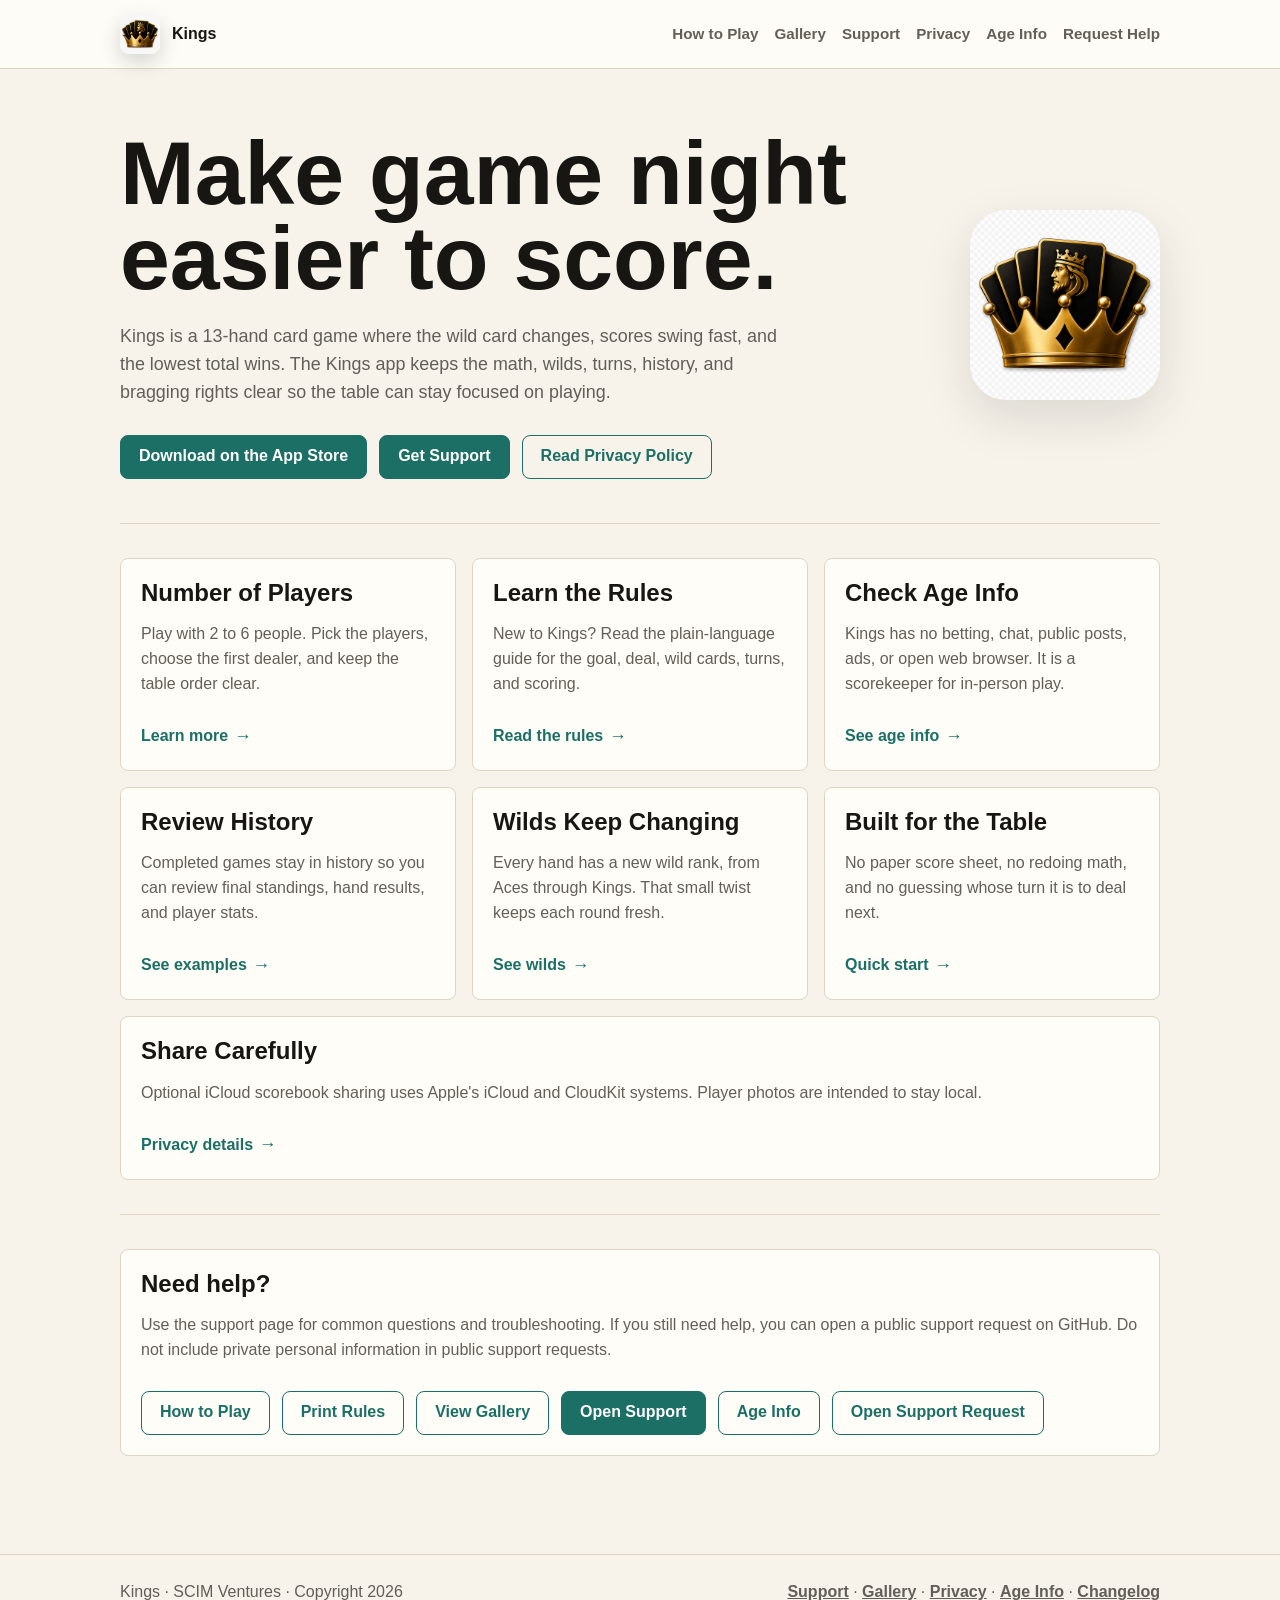
==== index.html @ 57ed0a15 "Refresh Kings support guidance" ====
<!doctype html>
<html lang="en">
  <head>
    <meta charset="utf-8">
    <meta name="viewport" content="width=device-width, initial-scale=1">
    <title>Kings Support</title>
    <meta name="description" content="Support and privacy information for Kings, the iOS scorekeeper for the Kings card game.">
    <link rel="stylesheet" href="assets/styles.css">
  </head>
  <body>
    <header class="site-header">
      <nav class="nav" aria-label="Main navigation">
        <a class="brand" href="./">
          <img src="assets/kings-icon.png" alt="Kings app icon">
          <span>Kings</span>
        </a>
        <div class="nav-links">
          <a href="play/">How to Play</a>
          <a href="gallery/">Gallery</a>
          <a href="support/">Support</a>
          <a href="privacy/">Privacy</a>
          <a href="age/">Age Info</a>
          <a href="support/#support-contact">Request Help</a>
        </div>
      </nav>
    </header>

    <section class="hero">
      <div>
        <h1>Make game night easier to score.</h1>
        <p>Kings is a 13-hand card game where the wild card changes, scores swing fast, and the lowest total wins. The Kings app keeps the math, wilds, turns, history, and bragging rights clear so the table can stay focused on playing.</p>
        <div class="actions">
          <a class="button" href="https://apps.apple.com/us/app/kings/id6791298125">Download on the App Store</a>
          <a class="button" href="support/">Get Support</a>
          <a class="button secondary" href="privacy/">Read Privacy Policy</a>
        </div>
      </div>
      <img class="hero-art" src="assets/kings-icon.png" alt="">
    </section>

    <main>
      <section class="band">
        <div class="grid">
          <article class="panel">
            <h2>Number of Players</h2>
            <p>Play with 2 to 6 people. Pick the players, choose the first dealer, and keep the table order clear.</p>
            <a class="learn-link" href="play/#players">Learn more</a>
          </article>
          <article class="panel">
            <h2>Learn the Rules</h2>
            <p>New to Kings? Read the plain-language guide for the goal, deal, wild cards, turns, and scoring.</p>
            <a class="learn-link" href="play/">Read the rules</a>
          </article>
          <article class="panel">
            <h2>Check Age Info</h2>
            <p>Kings has no betting, chat, public posts, ads, or open web browser. It is a scorekeeper for in-person play.</p>
            <a class="learn-link" href="age/">See age info</a>
          </article>
          <article class="panel">
            <h2>Review History</h2>
            <p>Completed games stay in history so you can review final standings, hand results, and player stats.</p>
            <a class="learn-link" href="gallery/#history">See examples</a>
          </article>
          <article class="panel">
            <h2>Wilds Keep Changing</h2>
            <p>Every hand has a new wild rank, from Aces through Kings. That small twist keeps each round fresh.</p>
            <a class="learn-link" href="play/#wild-cards-by-hand">See wilds</a>
          </article>
          <article class="panel">
            <h2>Built for the Table</h2>
            <p>No paper score sheet, no redoing math, and no guessing whose turn it is to deal next.</p>
            <a class="learn-link" href="support/#quick-start">Quick start</a>
          </article>
          <article class="panel wide">
            <h2>Share Carefully</h2>
            <p>Optional iCloud scorebook sharing uses Apple's iCloud and CloudKit systems. Player photos are intended to stay local.</p>
            <a class="learn-link" href="privacy/#icloud-and-cloudkit">Privacy details</a>
          </article>
        </div>
      </section>

      <section class="band">
        <div class="panel wide">
          <h2>Need help?</h2>
          <p>Use the support page for common questions and troubleshooting. If you still need help, you can open a public support request on GitHub. Do not include private personal information in public support requests.</p>
          <div class="actions">
            <a class="button secondary" href="play/">How to Play</a>
            <a class="button secondary" href="printable/">Print Rules</a>
            <a class="button secondary" href="gallery/">View Gallery</a>
            <a class="button" href="support/">Open Support</a>
            <a class="button secondary" href="age/">Age Info</a>
            <a class="button secondary" href="support/#support-contact">Open Support Request</a>
          </div>
        </div>
      </section>
    </main>

    <footer class="site-footer">
      <div class="footer-inner">
        <span>Kings · SCIM Ventures · Copyright 2026</span>
        <span><a href="support/">Support</a> · <a href="gallery/">Gallery</a> · <a href="privacy/">Privacy</a> · <a href="age/">Age Info</a> · <a href="changelog/">Changelog</a></span>
      </div>
    </footer>
  </body>
</html>
---- assets/styles.css ----
:root {
  color-scheme: light dark;
  --bg: #f7f3eb;
  --surface: #fffdf8;
  --surface-strong: #ffffff;
  --ink: #171613;
  --muted: #625f58;
  --line: #ded5c5;
  --accent: #1b6f65;
  --accent-strong: #15594f;
  --gold: #b5822f;
  --shadow: 0 18px 50px rgba(26, 24, 20, 0.12);
}

@media (prefers-color-scheme: dark) {
  :root {
    --bg: #171613;
    --surface: #201f1b;
    --surface-strong: #26241f;
    --ink: #f5efe4;
    --muted: #c5bcae;
    --line: #3c382f;
    --accent: #57c1b4;
    --accent-strong: #8ad8ce;
    --gold: #e1b865;
    --shadow: 0 18px 50px rgba(0, 0, 0, 0.35);
  }
}

* {
  box-sizing: border-box;
}

body {
  margin: 0;
  background: var(--bg);
  color: var(--ink);
  font-family: -apple-system, BlinkMacSystemFont, "Segoe UI", sans-serif;
  line-height: 1.55;
}

a {
  color: var(--accent);
  font-weight: 700;
}

:target {
  scroll-margin-top: 20px;
}

.site-header {
  border-bottom: 1px solid var(--line);
  background: color-mix(in srgb, var(--surface) 92%, transparent);
}

.nav {
  width: min(1040px, calc(100% - 32px));
  margin: 0 auto;
  min-height: 68px;
  display: flex;
  align-items: center;
  justify-content: space-between;
  gap: 20px;
}

.brand {
  display: inline-flex;
  align-items: center;
  gap: 12px;
  color: var(--ink);
  text-decoration: none;
  font-weight: 800;
}

.brand img {
  width: 40px;
  height: 40px;
  border-radius: 9px;
  box-shadow: 0 8px 20px rgba(0, 0, 0, 0.16);
}

.nav-links {
  display: flex;
  align-items: center;
  gap: 16px;
  flex-wrap: wrap;
}

.nav-links a {
  color: var(--muted);
  text-decoration: none;
  font-size: 0.95rem;
}

.nav-links a:hover {
  color: var(--accent);
}

.hero {
  width: min(1040px, calc(100% - 32px));
  margin: 0 auto;
  padding: 62px 0 44px;
  display: grid;
  grid-template-columns: minmax(0, 1fr) 220px;
  align-items: center;
  gap: 44px;
}

.hero h1 {
  margin: 0;
  max-width: 760px;
  font-size: clamp(2.4rem, 7vw, 5.6rem);
  line-height: 0.95;
  letter-spacing: 0;
}

.hero p {
  max-width: 670px;
  margin: 22px 0 0;
  color: var(--muted);
  font-size: 1.12rem;
}

.hero-art {
  justify-self: end;
  width: 190px;
  height: 190px;
  border-radius: 36px;
  box-shadow: var(--shadow);
}

.actions {
  display: flex;
  gap: 12px;
  flex-wrap: wrap;
  margin-top: 28px;
}

.button {
  display: inline-flex;
  align-items: center;
  justify-content: center;
  min-height: 44px;
  padding: 0 18px;
  border-radius: 8px;
  border: 1px solid var(--accent);
  background: var(--accent);
  color: #ffffff;
  text-decoration: none;
  font-weight: 800;
}

.button.secondary {
  background: transparent;
  color: var(--accent);
}

button.button {
  font: inherit;
  cursor: pointer;
}

main {
  width: min(1040px, calc(100% - 32px));
  margin: 0 auto;
  padding-bottom: 64px;
}

.band {
  padding: 34px 0;
  border-top: 1px solid var(--line);
}

.grid {
  display: grid;
  grid-template-columns: repeat(3, minmax(0, 1fr));
  gap: 16px;
}

.panel {
  background: var(--surface);
  border: 1px solid var(--line);
  border-radius: 8px;
  padding: 20px;
}

.panel h2,
.panel h3 {
  margin: 0 0 10px;
  line-height: 1.15;
  letter-spacing: 0;
}

.panel p,
.panel li {
  color: var(--muted);
}

.panel p:last-child,
.panel ul:last-child,
.panel ol:last-child {
  margin-bottom: 0;
}

.learn-link {
  display: inline-flex;
  align-items: center;
  gap: 6px;
  margin-top: 10px;
  text-decoration: none;
}

.learn-link::after {
  content: "→";
  font-size: 1.1em;
}

.wide {
  grid-column: 1 / -1;
}

.page-title {
  padding: 48px 0 18px;
}

.page-title h1 {
  margin: 0;
  font-size: clamp(2rem, 5vw, 4rem);
  line-height: 1;
  letter-spacing: 0;
}

.page-title p {
  max-width: 760px;
  color: var(--muted);
  font-size: 1.08rem;
}

.content {
  max-width: 820px;
}

.content section {
  padding: 28px 0;
  border-top: 1px solid var(--line);
}

.content h2 {
  margin-top: 0;
  letter-spacing: 0;
}

.content li {
  margin-bottom: 8px;
}

.rules-table {
  width: 100%;
  border-collapse: collapse;
  overflow: hidden;
  border: 1px solid var(--line);
  border-radius: 8px;
  background: var(--surface);
}

.rules-table th,
.rules-table td {
  padding: 12px 14px;
  border-bottom: 1px solid var(--line);
  text-align: left;
  vertical-align: top;
}

.rules-table th {
  width: 34%;
  color: var(--ink);
  font-weight: 800;
}

.rules-table tr:last-child th,
.rules-table tr:last-child td {
  border-bottom: 0;
}

.card-examples {
  display: grid;
  grid-template-columns: repeat(2, minmax(0, 1fr));
  gap: 16px;
}

.variation-grid {
  display: grid;
  grid-template-columns: repeat(2, minmax(0, 1fr));
  gap: 16px;
}

.screenshot-grid {
  display: grid;
  grid-template-columns: repeat(3, minmax(0, 1fr));
  gap: 16px;
}

.screenshot-card {
  margin: 0;
  border: 1px solid var(--line);
  border-radius: 8px;
  background: var(--surface);
  padding: 12px;
}

.screenshot-card img {
  display: block;
  width: 100%;
  height: auto;
  border-radius: 7px;
  border: 1px solid var(--line);
  background: #f7f3eb;
}

.screenshot-card figcaption {
  margin-top: 10px;
  color: var(--muted);
  font-size: 0.95rem;
}

.card-line {
  display: flex;
  gap: 8px;
  flex-wrap: wrap;
  margin: 10px 0;
}

.playing-card {
  min-width: 42px;
  min-height: 58px;
  padding: 8px;
  border: 1px solid var(--line);
  border-radius: 7px;
  background: var(--surface-strong);
  box-shadow: 0 6px 18px rgba(0, 0, 0, 0.08);
  color: var(--ink);
  display: inline-flex;
  align-items: center;
  justify-content: center;
  font-weight: 900;
}

.playing-card.red {
  color: #b6332b;
}

.playing-card.wild {
  border-color: var(--gold);
  color: var(--gold);
}

.meta-list {
  display: grid;
  grid-template-columns: repeat(2, minmax(0, 1fr));
  gap: 12px;
}

.meta-item {
  border: 1px solid var(--line);
  border-radius: 8px;
  background: var(--surface);
  padding: 14px;
}

.meta-item strong {
  display: block;
  margin-bottom: 4px;
}

.checklist {
  list-style: none;
  padding-left: 0;
}

.checklist li {
  position: relative;
  padding-left: 30px;
}

.checklist li::before {
  content: "✓";
  position: absolute;
  left: 0;
  top: 0;
  color: var(--accent);
  font-weight: 900;
}

.print-sheet {
  max-width: 860px;
}

.print-hero {
  display: flex;
  justify-content: space-between;
  align-items: flex-end;
  gap: 24px;
  padding: 42px 0 22px;
}

.print-hero h1 {
  margin: 0;
  font-size: clamp(2rem, 5vw, 4rem);
  line-height: 1;
  letter-spacing: 0;
}

.print-hero p {
  max-width: 600px;
  color: var(--muted);
}

.print-hero .eyebrow {
  margin: 0 0 10px;
  color: var(--accent);
  font-size: 0.86rem;
  font-weight: 900;
  letter-spacing: 0.08em;
  text-transform: uppercase;
}

.print-grid {
  display: grid;
  grid-template-columns: repeat(2, minmax(0, 1fr));
  gap: 14px;
  padding-top: 0 !important;
}

.print-card {
  border: 1px solid var(--line);
  border-radius: 8px;
  background: var(--surface);
  padding: 16px;
  break-inside: avoid;
}

.print-card h2 {
  margin: 0 0 8px;
}

.print-card p,
.print-card li {
  color: var(--muted);
}

.print-card ul,
.print-card ol {
  margin-bottom: 0;
  padding-left: 22px;
}

.wild-strip {
  display: flex;
  flex-wrap: wrap;
  gap: 6px;
  margin-top: 12px;
}

.wild-strip span {
  min-width: 34px;
  min-height: 34px;
  border: 1px solid var(--line);
  border-radius: 7px;
  background: var(--surface-strong);
  color: var(--ink);
  display: inline-flex;
  align-items: center;
  justify-content: center;
  font-weight: 900;
}

.rules-table.compact th,
.rules-table.compact td {
  padding: 8px 10px;
}

.gallery-page {
  max-width: 1040px;
}

.notice {
  border-left: 4px solid var(--gold);
  background: var(--surface);
  padding: 16px 18px;
  border-radius: 0 8px 8px 0;
}

.site-footer {
  border-top: 1px solid var(--line);
  color: var(--muted);
}

.footer-inner {
  width: min(1040px, calc(100% - 32px));
  min-height: 76px;
  margin: 0 auto;
  display: flex;
  align-items: center;
  justify-content: space-between;
  gap: 16px;
  flex-wrap: wrap;
}

.footer-inner a {
  color: var(--muted);
}

@media (max-width: 760px) {
  .nav {
    align-items: flex-start;
    flex-direction: column;
    padding: 14px 0;
  }

  .hero {
    grid-template-columns: 1fr;
    padding-top: 40px;
  }

  .hero-art {
    justify-self: start;
    width: 120px;
    height: 120px;
    border-radius: 24px;
  }

  .grid {
    grid-template-columns: 1fr;
  }

  .card-examples,
  .variation-grid,
  .screenshot-grid,
  .meta-list,
  .print-grid {
    grid-template-columns: 1fr;
  }

  .rules-table th,
  .rules-table td {
    display: block;
    width: 100%;
  }

  .rules-table th {
    border-bottom: 0;
    padding-bottom: 4px;
  }

  .rules-table td {
    padding-top: 0;
  }

  .print-hero {
    display: block;
  }

  .button {
    width: 100%;
  }
}

@media print {
  .site-header,
  .site-footer,
  .actions,
  .nav-links {
    display: none !important;
  }

  body {
    background: #ffffff;
    color: #000000;
    font-size: 11pt;
  }

  main,
  .content {
    width: 100%;
    max-width: none;
    padding: 0;
  }

  .page-title {
    padding: 0 0 12px;
  }

  .print-hero {
    padding: 0 0 10px;
    display: block;
  }

  .print-hero h1 {
    font-size: 28pt;
  }

  .print-hero p {
    margin: 4px 0;
  }

  .content section {
    padding: 10px 0;
    break-inside: avoid;
  }

  .rules-table,
  .panel,
  .notice,
  .print-card {
    border-color: #999999;
    background: #ffffff;
  }

  .print-grid {
    grid-template-columns: repeat(2, minmax(0, 1fr));
    gap: 8px;
  }

  .print-card {
    padding: 9px;
  }

  .print-card h2 {
    font-size: 13pt;
  }

  .print-card p,
  .print-card li,
  .rules-table.compact th,
  .rules-table.compact td {
    font-size: 9pt;
  }
}
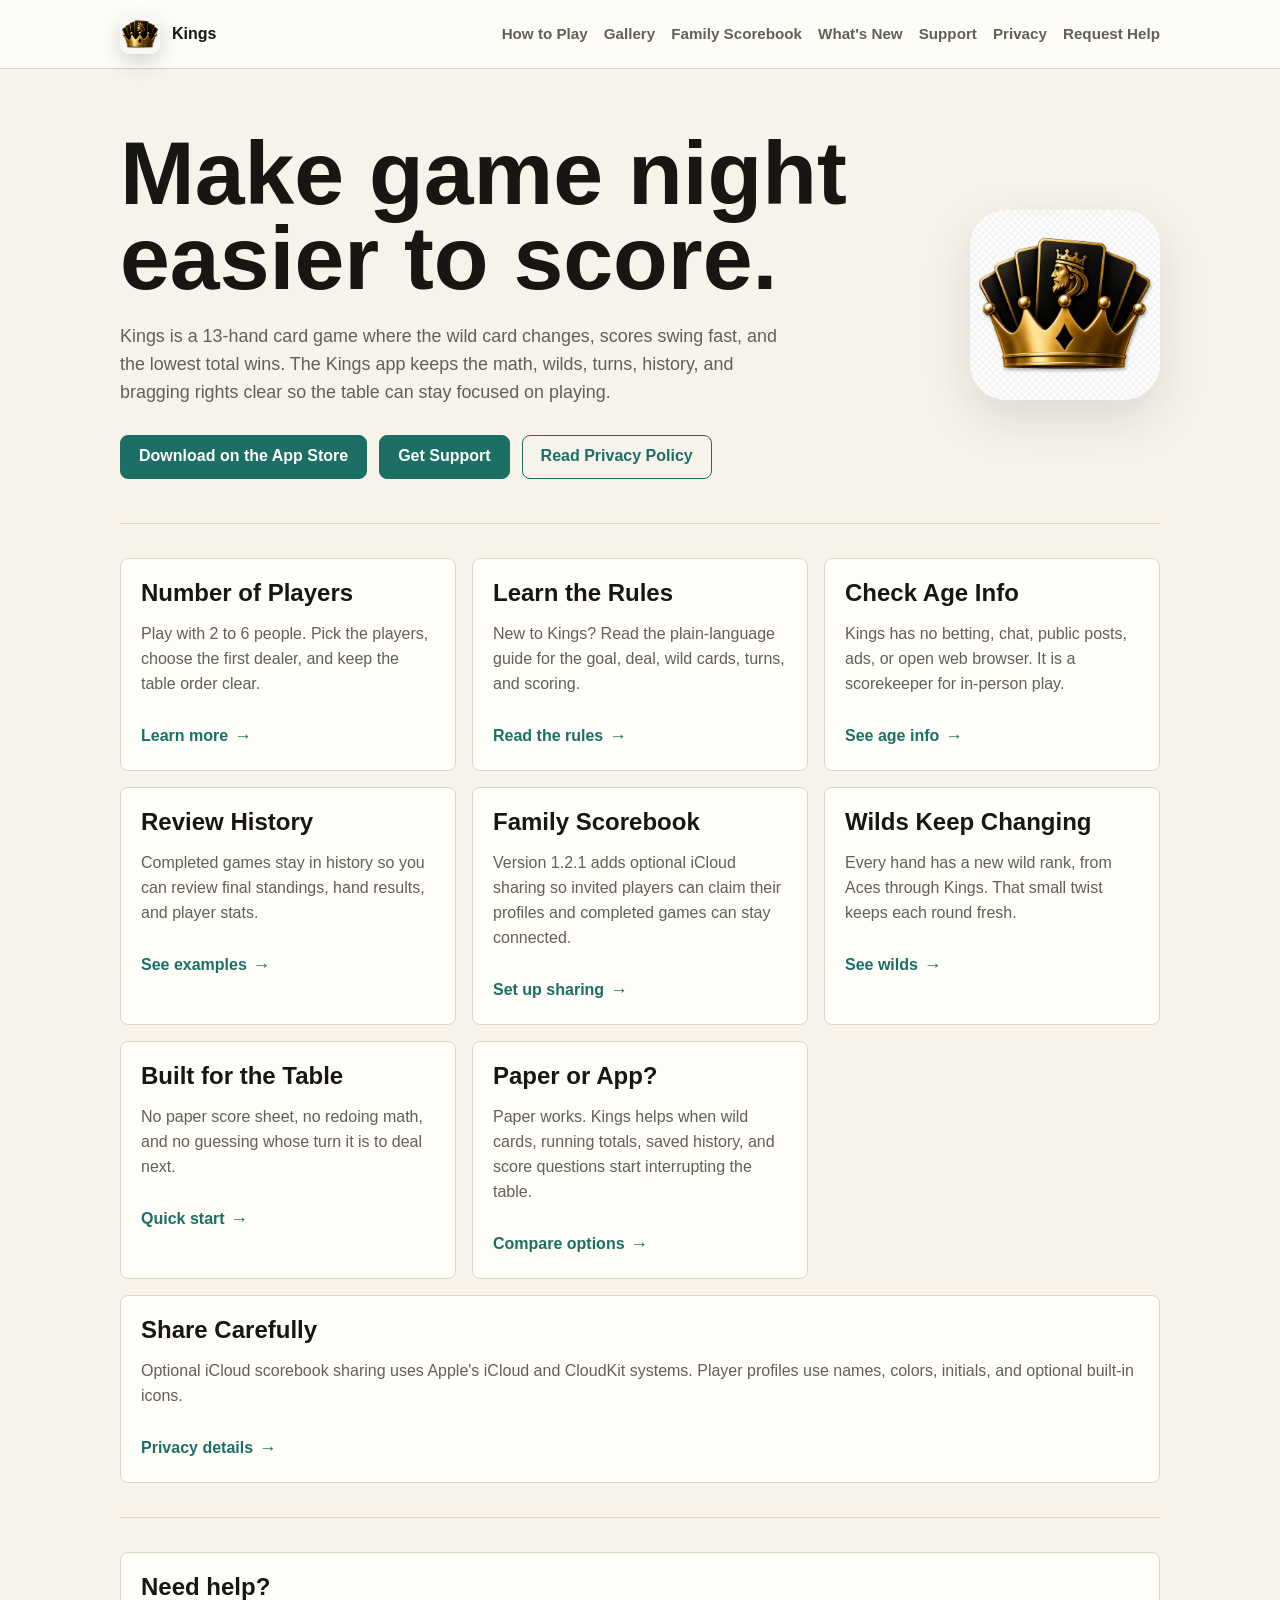
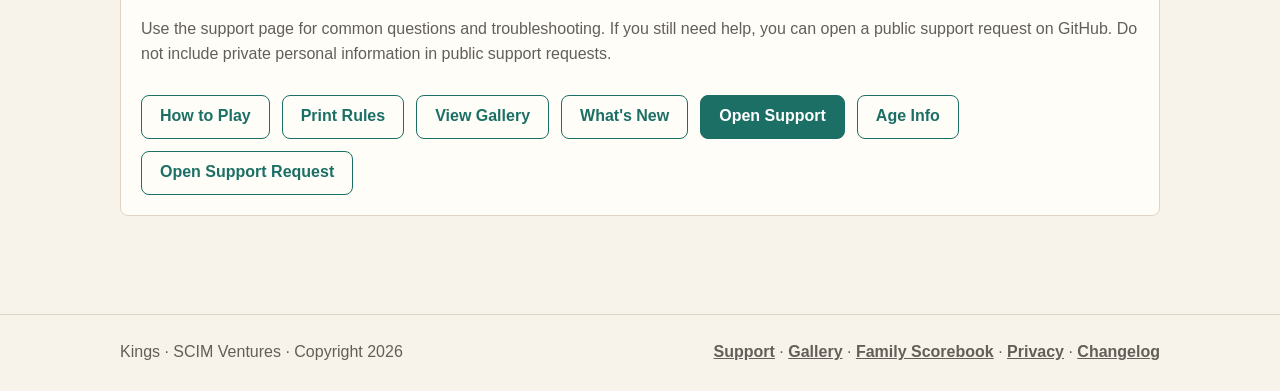
==== commit abdef55a: "Update Kings release and sharing support pages" ====
--- a/index.html
+++ b/index.html
@@ -5,7 +5,7 @@
     <meta name="viewport" content="width=device-width, initial-scale=1">
     <title>Kings Support</title>
     <meta name="description" content="Support and privacy information for Kings, the iOS scorekeeper for the Kings card game.">
-    <link rel="stylesheet" href="assets/styles.css">
+    <link rel="stylesheet" href="assets/styles.css?v=20260731">
   </head>
   <body>
     <header class="site-header">
@@ -17,9 +17,10 @@
         <div class="nav-links">
           <a href="play/">How to Play</a>
           <a href="gallery/">Gallery</a>
+          <a href="family-scorebook/">Family Scorebook</a>
+          <a href="whats-new/">What's New</a>
           <a href="support/">Support</a>
           <a href="privacy/">Privacy</a>
-          <a href="age/">Age Info</a>
           <a href="support/#support-contact">Request Help</a>
         </div>
       </nav>
@@ -30,7 +31,7 @@
         <h1>Make game night easier to score.</h1>
         <p>Kings is a 13-hand card game where the wild card changes, scores swing fast, and the lowest total wins. The Kings app keeps the math, wilds, turns, history, and bragging rights clear so the table can stay focused on playing.</p>
         <div class="actions">
-          <a class="button" href="https://apps.apple.com/us/app/kings/id6791298125">Download on the App Store</a>
+          <a class="button" href="https://apps.apple.com/us/app/kings-card-game-scoring/id6791298125">Download on the App Store</a>
           <a class="button" href="support/">Get Support</a>
           <a class="button secondary" href="privacy/">Read Privacy Policy</a>
         </div>
@@ -62,6 +63,11 @@
             <a class="learn-link" href="gallery/#history">See examples</a>
           </article>
           <article class="panel">
+            <h2>Family Scorebook</h2>
+            <p>Version 1.2.1 adds optional iCloud sharing so invited players can claim their profiles and completed games can stay connected.</p>
+            <a class="learn-link" href="family-scorebook/">Set up sharing</a>
+          </article>
+          <article class="panel">
             <h2>Wilds Keep Changing</h2>
             <p>Every hand has a new wild rank, from Aces through Kings. That small twist keeps each round fresh.</p>
             <a class="learn-link" href="play/#wild-cards-by-hand">See wilds</a>
@@ -71,9 +77,14 @@
             <p>No paper score sheet, no redoing math, and no guessing whose turn it is to deal next.</p>
             <a class="learn-link" href="support/#quick-start">Quick start</a>
           </article>
+          <article class="panel">
+            <h2>Paper or App?</h2>
+            <p>Paper works. Kings helps when wild cards, running totals, saved history, and score questions start interrupting the table.</p>
+            <a class="learn-link" href="paper/">Compare options</a>
+          </article>
           <article class="panel wide">
             <h2>Share Carefully</h2>
-            <p>Optional iCloud scorebook sharing uses Apple's iCloud and CloudKit systems. Player photos are intended to stay local.</p>
+            <p>Optional iCloud scorebook sharing uses Apple's iCloud and CloudKit systems. Player profiles use names, colors, initials, and optional built-in icons.</p>
             <a class="learn-link" href="privacy/#icloud-and-cloudkit">Privacy details</a>
           </article>
         </div>
@@ -87,6 +98,7 @@
             <a class="button secondary" href="play/">How to Play</a>
             <a class="button secondary" href="printable/">Print Rules</a>
             <a class="button secondary" href="gallery/">View Gallery</a>
+            <a class="button secondary" href="whats-new/">What's New</a>
             <a class="button" href="support/">Open Support</a>
             <a class="button secondary" href="age/">Age Info</a>
             <a class="button secondary" href="support/#support-contact">Open Support Request</a>
@@ -98,7 +110,7 @@
     <footer class="site-footer">
       <div class="footer-inner">
         <span>Kings · SCIM Ventures · Copyright 2026</span>
-        <span><a href="support/">Support</a> · <a href="gallery/">Gallery</a> · <a href="privacy/">Privacy</a> · <a href="age/">Age Info</a> · <a href="changelog/">Changelog</a></span>
+        <span><a href="support/">Support</a> · <a href="gallery/">Gallery</a> · <a href="family-scorebook/">Family Scorebook</a> · <a href="privacy/">Privacy</a> · <a href="changelog/">Changelog</a></span>
       </div>
     </footer>
   </body>
--- a/assets/styles.css
+++ b/assets/styles.css
@@ -37,6 +37,7 @@
   color: var(--ink);
   font-family: -apple-system, BlinkMacSystemFont, "Segoe UI", sans-serif;
   line-height: 1.55;
+  overflow-x: hidden;
 }
 
 a {
@@ -511,15 +512,48 @@
 }
 
 @media (max-width: 760px) {
+  .nav,
+  .hero,
+  main,
+  .footer-inner {
+    width: calc(100vw - 48px);
+    max-width: calc(100vw - 48px);
+  }
+
   .nav {
     align-items: flex-start;
     flex-direction: column;
     padding: 14px 0;
   }
 
+  .nav-links {
+    width: 100%;
+    gap: 10px 14px;
+  }
+
+  .nav-links a {
+    font-size: 0.9rem;
+  }
+
   .hero {
     grid-template-columns: 1fr;
     padding-top: 40px;
+  }
+
+  .hero h1,
+  .page-title h1 {
+    font-size: 1.85rem;
+    line-height: 1.08;
+    overflow-wrap: anywhere;
+  }
+
+  .hero p,
+  .page-title p,
+  .content p,
+  .content li,
+  .panel p,
+  .panel li {
+    overflow-wrap: break-word;
   }
 
   .hero-art {
@@ -541,10 +575,18 @@
     grid-template-columns: 1fr;
   }
 
+  .panel,
+  .notice,
+  .screenshot-card,
+  .rules-table {
+    max-width: 100%;
+  }
+
   .rules-table th,
   .rules-table td {
     display: block;
     width: 100%;
+    overflow-wrap: break-word;
   }
 
   .rules-table th {
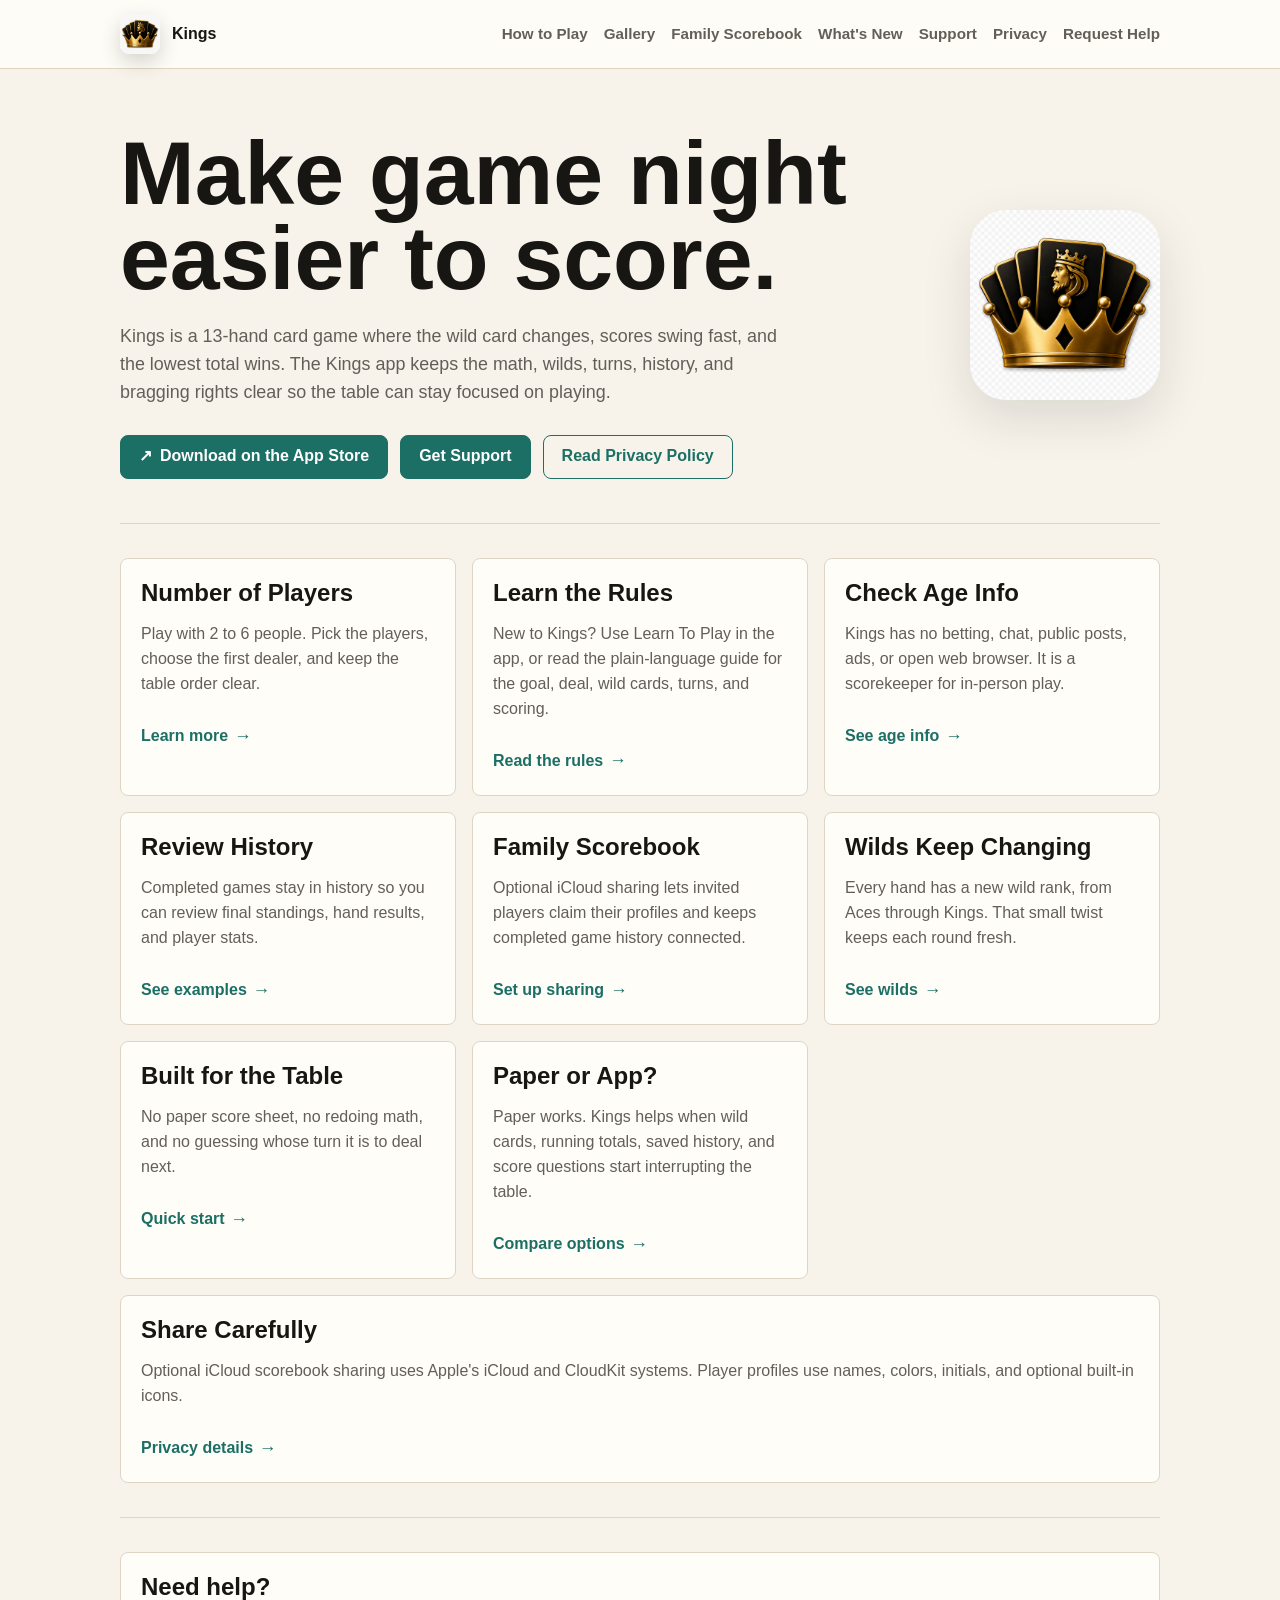
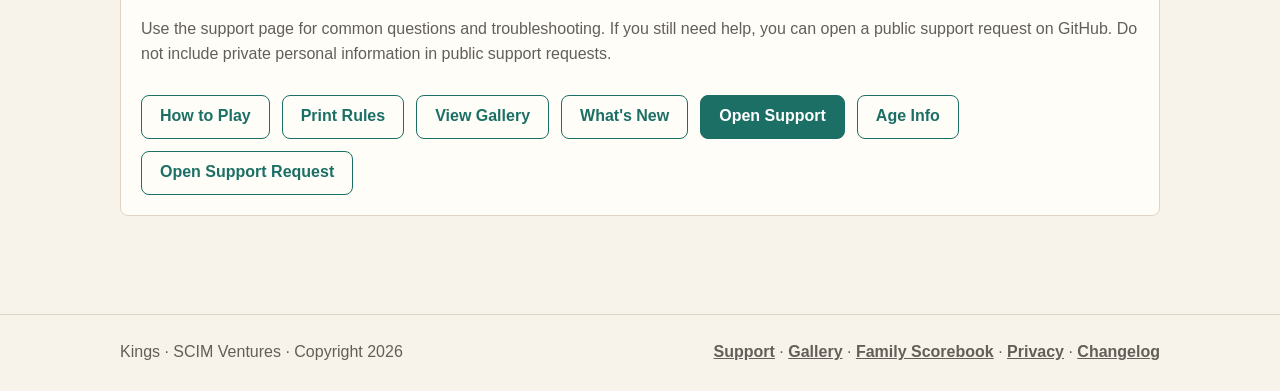
==== commit 1fa2c9e8: "Refresh Kings support site for App Store 1.3.0" ====
--- a/index.html
+++ b/index.html
@@ -5,7 +5,7 @@
     <meta name="viewport" content="width=device-width, initial-scale=1">
     <title>Kings Support</title>
     <meta name="description" content="Support and privacy information for Kings, the iOS scorekeeper for the Kings card game.">
-    <link rel="stylesheet" href="assets/styles.css?v=20260731">
+    <link rel="stylesheet" href="assets/styles.css?v=20260816">
   </head>
   <body>
     <header class="site-header">
@@ -31,7 +31,7 @@
         <h1>Make game night easier to score.</h1>
         <p>Kings is a 13-hand card game where the wild card changes, scores swing fast, and the lowest total wins. The Kings app keeps the math, wilds, turns, history, and bragging rights clear so the table can stay focused on playing.</p>
         <div class="actions">
-          <a class="button" href="https://apps.apple.com/us/app/kings-card-game-scoring/id6791298125">Download on the App Store</a>
+          <a class="button store-button" data-app-store-link href="https://apps.apple.com/us/app/kings-card-game-scoring/id6791298125">Download on the App Store</a>
           <a class="button" href="support/">Get Support</a>
           <a class="button secondary" href="privacy/">Read Privacy Policy</a>
         </div>
@@ -49,7 +49,7 @@
           </article>
           <article class="panel">
             <h2>Learn the Rules</h2>
-            <p>New to Kings? Read the plain-language guide for the goal, deal, wild cards, turns, and scoring.</p>
+            <p>New to Kings? Use Learn To Play in the app, or read the plain-language guide for the goal, deal, wild cards, turns, and scoring.</p>
             <a class="learn-link" href="play/">Read the rules</a>
           </article>
           <article class="panel">
@@ -64,7 +64,7 @@
           </article>
           <article class="panel">
             <h2>Family Scorebook</h2>
-            <p>Version 1.2.1 adds optional iCloud sharing so invited players can claim their profiles and completed games can stay connected.</p>
+            <p>Optional iCloud sharing lets invited players claim their profiles and keeps completed game history connected.</p>
             <a class="learn-link" href="family-scorebook/">Set up sharing</a>
           </article>
           <article class="panel">
@@ -113,5 +113,6 @@
         <span><a href="support/">Support</a> · <a href="gallery/">Gallery</a> · <a href="family-scorebook/">Family Scorebook</a> · <a href="privacy/">Privacy</a> · <a href="changelog/">Changelog</a></span>
       </div>
     </footer>
+    <script src="assets/app-store-metadata.js?v=20260816"></script>
   </body>
 </html>
--- a/assets/styles.css
+++ b/assets/styles.css
@@ -156,6 +156,12 @@
   color: var(--accent);
 }
 
+.button.store-button::before {
+  content: "↗";
+  margin-right: 8px;
+  font-weight: 900;
+}
+
 button.button {
   font: inherit;
   cursor: pointer;
@@ -322,6 +328,25 @@
   margin-top: 10px;
   color: var(--muted);
   font-size: 0.95rem;
+}
+
+.screenshot-card.app-store-shot img {
+  aspect-ratio: 1242 / 2688;
+  object-fit: cover;
+}
+
+.screenshot-card.ipad-shot img {
+  aspect-ratio: 2064 / 2752;
+  object-fit: cover;
+}
+
+.release-notes {
+  white-space: pre-line;
+}
+
+.metadata-note {
+  color: var(--muted);
+  font-size: 0.92rem;
 }
 
 .card-line {
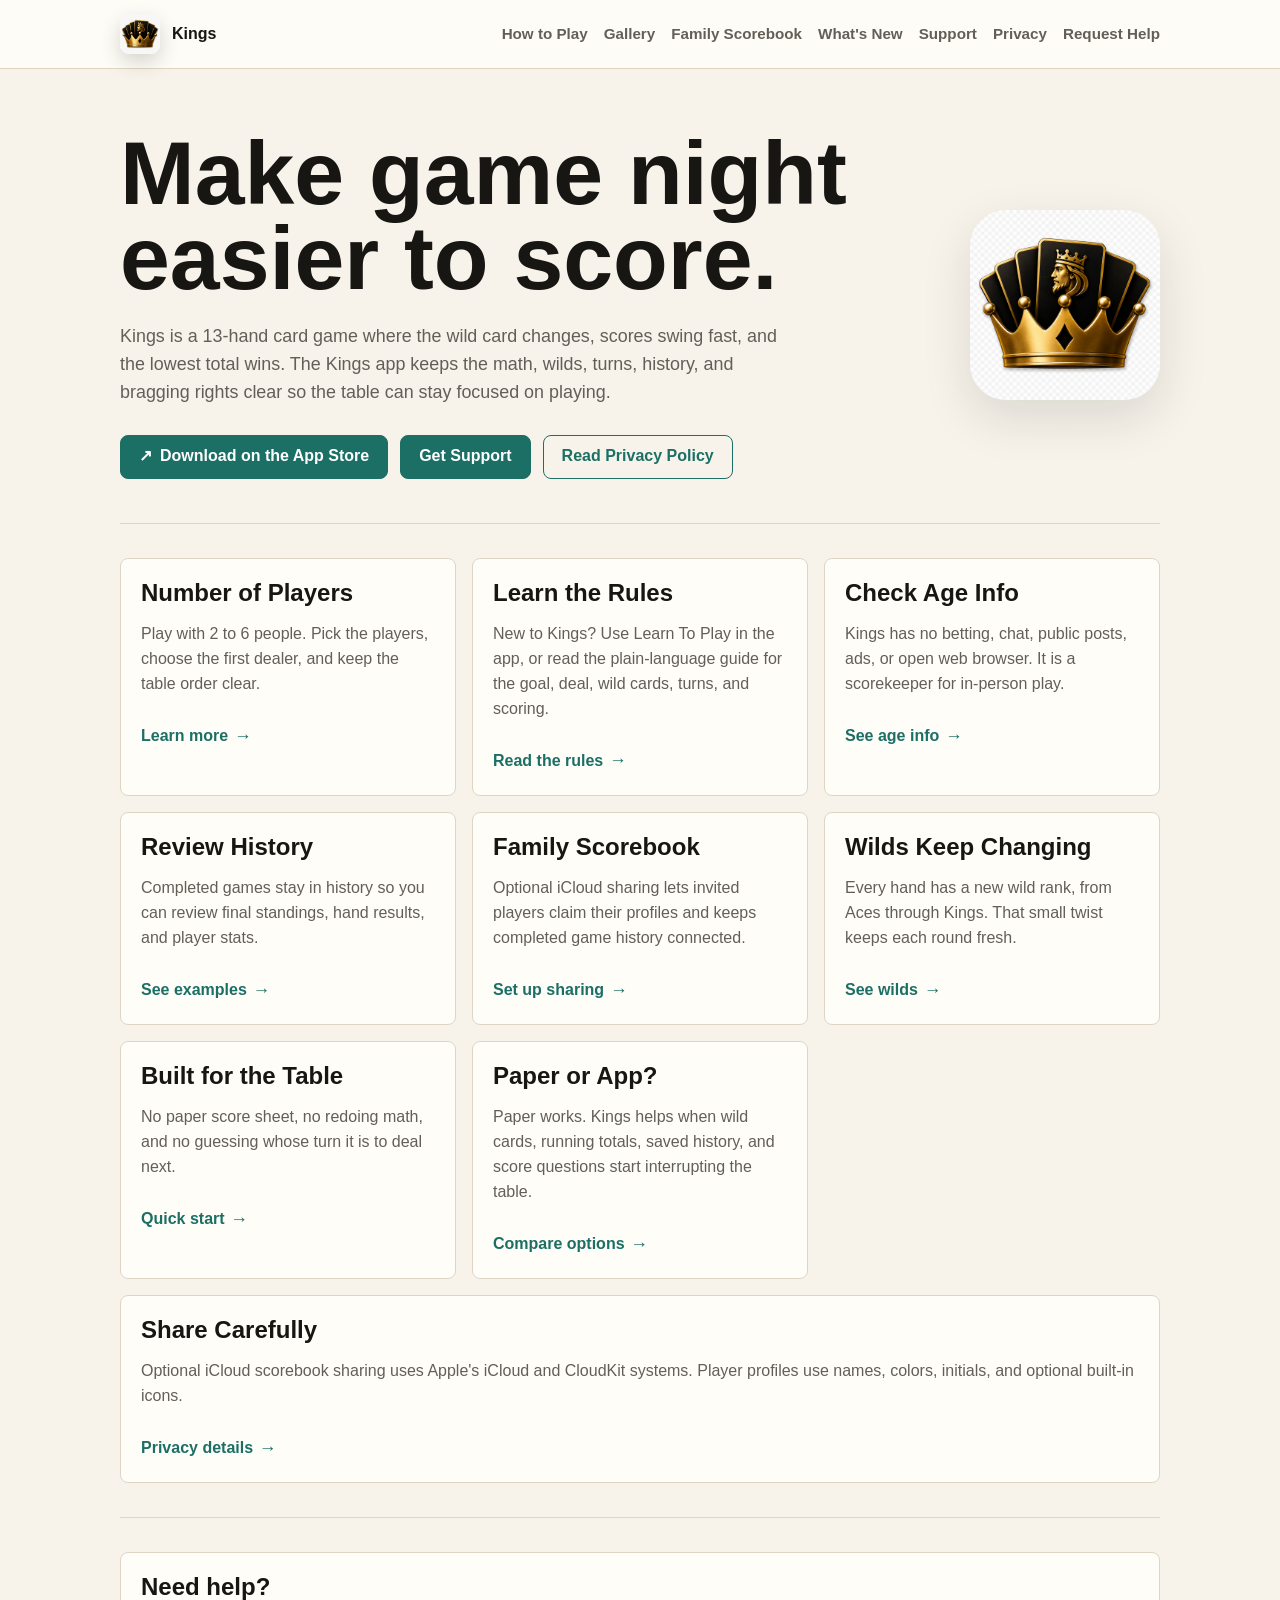
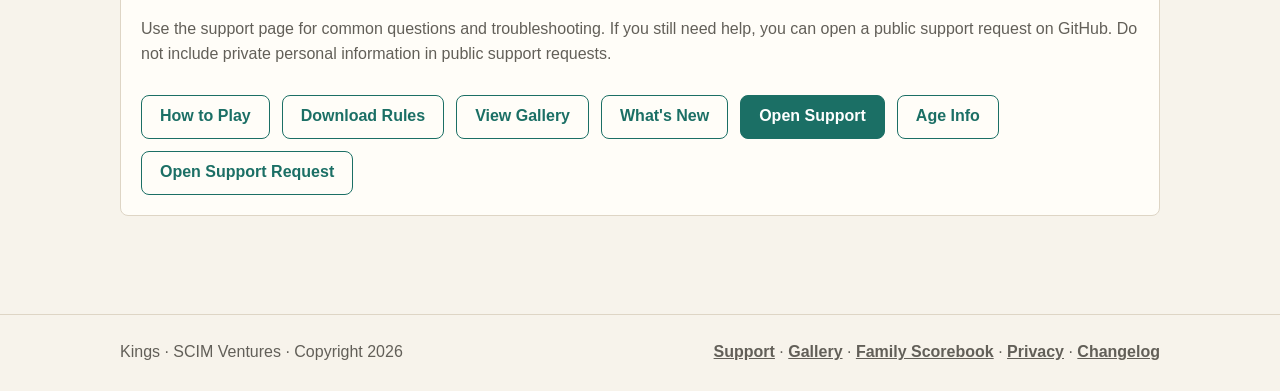
==== commit 1510fcfc: "Add downloadable one-page rules PDF" ====
--- a/index.html
+++ b/index.html
@@ -96,7 +96,7 @@
           <p>Use the support page for common questions and troubleshooting. If you still need help, you can open a public support request on GitHub. Do not include private personal information in public support requests.</p>
           <div class="actions">
             <a class="button secondary" href="play/">How to Play</a>
-            <a class="button secondary" href="printable/">Print Rules</a>
+            <a class="button secondary" href="assets/rules/kings-one-page-rules.pdf" download>Download Rules</a>
             <a class="button secondary" href="gallery/">View Gallery</a>
             <a class="button secondary" href="whats-new/">What's New</a>
             <a class="button" href="support/">Open Support</a>
--- a/assets/styles.css
+++ b/assets/styles.css
@@ -289,10 +289,586 @@
   border-bottom: 0;
 }
 
-.card-examples {
+.content.play-guide {
+  max-width: 1040px;
+}
+
+.how-flow {
+  display: grid;
+  gap: 0;
+}
+
+.how-step {
+  display: grid;
+  grid-template-columns: minmax(0, 0.9fr) minmax(340px, 1.1fr);
+  align-items: start;
+  gap: 28px;
+  padding: 34px 0;
+  border-top: 1px solid var(--line);
+}
+
+.how-step:first-child {
+  border-top: 0;
+  padding-top: 0;
+}
+
+.step-label {
+  margin: 0 0 10px;
+  color: var(--accent);
+  font-size: 0.82rem;
+  font-weight: 900;
+  letter-spacing: 0.08em;
+  text-transform: uppercase;
+}
+
+.step-copy h2 {
+  margin: 0 0 12px;
+  line-height: 1.1;
+}
+
+.step-copy p,
+.step-copy li {
+  color: var(--muted);
+}
+
+.step-copy ul {
+  margin: 14px 0 0;
+  padding-left: 22px;
+}
+
+.step-visual {
+  min-height: 260px;
+  border: 1px solid var(--line);
+  border-radius: 8px;
+  background: color-mix(in srgb, var(--surface) 76%, var(--surface-strong));
+  padding: 18px;
+  display: flex;
+  align-items: center;
+  justify-content: center;
+  gap: 16px;
+  flex-wrap: wrap;
+  overflow: hidden;
+}
+
+.setup-visual,
+.help-visual {
+  position: relative;
+}
+
+.table-setup-visual {
+  display: grid;
+  justify-items: center;
+  gap: 12px;
+}
+
+.table-diagram {
+  position: relative;
+  width: min(430px, 100%);
+  min-height: 286px;
+  display: grid;
+  place-items: center;
+}
+
+.table-surface {
+  width: min(270px, 76%);
+  min-height: 154px;
+  border: 2px solid rgba(30, 122, 107, 0.25);
+  border-radius: 999px;
+  background: #f7efe4;
+  display: grid;
+  place-items: center;
+  gap: 10px;
+  box-shadow: inset 0 0 0 8px rgba(255, 255, 255, 0.42), 0 14px 28px rgba(26, 24, 20, 0.14);
+}
+
+.table-piles {
+  display: flex;
+  align-items: center;
+  justify-content: center;
+  gap: 18px;
+}
+
+.phone-token,
+.seat,
+.setup-note {
+  color: var(--muted);
+  font-size: 0.88rem;
+  font-weight: 900;
+  text-align: center;
+}
+
+.phone-token {
+  border: 1px solid var(--line);
+  border-radius: 8px;
+  background: #111111;
+  color: #ffffff;
+  padding: 6px 12px;
+}
+
+.seat {
+  position: absolute;
+  min-width: 78px;
+  border: 1px solid var(--line);
+  border-radius: 999px;
+  background: var(--surface-strong);
+  padding: 8px 12px;
+}
+
+.seat::after {
+  content: "";
+  display: block;
+  width: 42px;
+  height: 28px;
+  margin: 7px auto 0;
+  border: 1px solid #c7d6e4;
+  border-radius: 5px;
+  background:
+    linear-gradient(135deg, rgba(255,255,255,0.18) 25%, transparent 25%) 0 0 / 9px 9px,
+    linear-gradient(315deg, rgba(255,255,255,0.16) 25%, transparent 25%) 0 0 / 9px 9px,
+    #244f7d;
+}
+
+.seat-top {
+  top: 0;
+}
+
+.seat-right {
+  right: 0;
+  top: 92px;
+}
+
+.seat-bottom {
+  bottom: 2px;
+}
+
+.seat-left {
+  left: 0;
+  top: 92px;
+}
+
+.phone-preview {
+  width: min(160px, 44%);
+  max-height: 380px;
+  border: 1px solid var(--line);
+  border-radius: 8px;
+  background: #111111;
+  object-fit: cover;
+  box-shadow: 0 14px 28px rgba(26, 24, 20, 0.18);
+}
+
+.large-phone {
+  width: min(220px, 64%);
+  max-height: 480px;
+}
+
+.player-badge {
+  min-width: 132px;
+  min-height: 132px;
+  border-radius: 50%;
+  background: var(--accent);
+  color: #ffffff;
+  display: inline-flex;
+  align-items: center;
+  justify-content: center;
+  padding: 18px;
+  font-size: 1.35rem;
+  font-weight: 900;
+  text-align: center;
+  box-shadow: 0 14px 28px rgba(26, 24, 20, 0.18);
+}
+
+.score-visual {
+  align-content: center;
+}
+
+.score-card {
+  width: 160px;
+  min-height: 170px;
+  border: 1px solid var(--line);
+  border-radius: 8px;
+  background: var(--surface-strong);
+  color: var(--ink);
+  display: grid;
+  place-items: center;
+  padding: 16px;
+  text-align: center;
+  box-shadow: 0 12px 28px rgba(26, 24, 20, 0.12);
+}
+
+.score-card span {
+  color: var(--accent);
+  font-size: 4rem;
+  line-height: 1;
+  font-weight: 900;
+}
+
+.score-card small {
+  color: var(--muted);
+  font-weight: 800;
+}
+
+.score-card .score-word {
+  font-size: 2rem;
+  text-transform: uppercase;
+}
+
+.deal-visual {
+  justify-content: space-around;
+}
+
+.deal-block {
+  display: grid;
+  justify-items: center;
+}
+
+.deal-visual p,
+.visual-note,
+.pile-block span,
+.open-panel strong,
+.replace-panel strong,
+.hand-card-real span {
+  color: var(--muted);
+  font-size: 0.94rem;
+  font-weight: 800;
+  text-align: center;
+}
+
+.back-fan {
+  position: relative;
+  width: 190px;
+  height: 102px;
+  margin-bottom: 12px;
+}
+
+.back-fan span,
+.card-back {
+  width: 54px;
+  height: 76px;
+  border: 1px solid #c7d6e4;
+  border-radius: 6px;
+  background:
+    linear-gradient(135deg, rgba(255,255,255,0.18) 25%, transparent 25%) 0 0 / 10px 10px,
+    linear-gradient(315deg, rgba(255,255,255,0.16) 25%, transparent 25%) 0 0 / 10px 10px,
+    #244f7d;
+  box-shadow: 0 9px 18px rgba(26, 24, 20, 0.18);
+}
+
+.back-fan span {
+  position: absolute;
+  top: 12px;
+}
+
+.back-fan span:nth-child(1) { left: 0; transform: rotate(-18deg); }
+.back-fan span:nth-child(2) { left: 20px; transform: rotate(-12deg); }
+.back-fan span:nth-child(3) { left: 40px; transform: rotate(-6deg); }
+.back-fan span:nth-child(4) { left: 60px; transform: rotate(0deg); }
+.back-fan span:nth-child(5) { left: 80px; transform: rotate(6deg); }
+.back-fan span:nth-child(6) { left: 100px; transform: rotate(12deg); }
+.back-fan span:nth-child(7) { left: 120px; transform: rotate(18deg); }
+.back-fan span:nth-child(8) { left: 140px; transform: rotate(24deg); }
+
+.wild-visual {
+  align-content: center;
+}
+
+.wild-ladder {
+  width: 100%;
+  display: grid;
+  grid-template-columns: repeat(13, minmax(0, 1fr));
+  gap: 4px;
+}
+
+.wild-ladder span,
+.wild-ladder strong {
+  min-height: 32px;
+  border: 1px solid var(--line);
+  border-radius: 6px;
+  background: var(--surface-strong);
+  display: inline-flex;
+  align-items: center;
+  justify-content: center;
+  font-size: 0.82rem;
+  font-weight: 900;
+}
+
+.wild-ladder strong {
+  border-color: #c0262d;
+  background: #fff8f1;
+  color: #c0262d;
+}
+
+.card-row {
+  display: flex;
+  align-items: center;
+  justify-content: center;
+  gap: 12px;
+  flex-wrap: wrap;
+}
+
+.rule-card,
+.real-card {
+  width: 72px;
+  height: auto;
+  display: block;
+  filter: drop-shadow(0 10px 16px rgba(26, 24, 20, 0.18));
+}
+
+.small-card {
+  width: 50px;
+}
+
+.highlighted-wild {
+  border-radius: 6px;
+  outline: 3px solid #c0262d;
+  outline-offset: 2px;
+}
+
+.turn-visual {
+  flex-wrap: nowrap;
+}
+
+.pile-block {
+  display: grid;
+  justify-items: center;
+  gap: 10px;
+  min-width: 110px;
+}
+
+.stack-back {
+  position: relative;
+}
+
+.stack-back::before,
+.stack-back::after {
+  content: "";
+  position: absolute;
+  inset: 0;
+  border: inherit;
+  border-radius: inherit;
+  background: inherit;
+  z-index: -1;
+}
+
+.stack-back::before {
+  transform: translate(-7px, 6px);
+}
+
+.stack-back::after {
+  transform: translate(7px, -6px);
+}
+
+.mini-meld {
+  display: flex;
+  align-items: center;
+  gap: 4px;
+}
+
+.turn-arrow {
+  color: var(--accent);
+  font-size: 1.8rem;
+  font-weight: 900;
+}
+
+.set-visual,
+.run-visual,
+.replace-visual {
+  align-content: center;
+}
+
+.set-grid {
+  width: 100%;
   display: grid;
   grid-template-columns: repeat(2, minmax(0, 1fr));
+  gap: 16px 14px;
+}
+
+.set-grid figure,
+.run-example {
+  margin: 0;
+}
+
+.set-grid figcaption,
+.run-example figcaption {
+  margin-top: 8px;
+  color: var(--muted);
+  font-size: 0.88rem;
+  font-weight: 800;
+  text-align: center;
+}
+
+.real-set {
+  position: relative;
+  width: 196px;
+  height: 142px;
+  margin: 0 auto;
+}
+
+.compact-real-set {
+  width: 170px;
+  height: 124px;
+}
+
+.real-set .real-card {
+  position: absolute;
+  top: 8px;
+  width: 58px;
+}
+
+.real-set .c1 { left: 16px; z-index: 1; transform: rotate(-7deg); }
+.real-set .c2 { left: 54px; z-index: 2; transform: rotate(1deg); }
+.real-set .c3 { left: 92px; z-index: 3; transform: rotate(7deg); }
+.real-set .c4 { left: 130px; z-index: 4; transform: rotate(12deg); }
+
+.real-set .wild-sideways {
+  width: 60px;
+  left: 66px;
+  top: 62px;
+  z-index: 6;
+  transform: rotate(90deg);
+  border-radius: 6px;
+  outline: 3px solid #c0262d;
+  outline-offset: 2px;
+}
+
+.compact-real-set .wild-sideways {
+  left: 58px;
+  top: 54px;
+}
+
+.red-callout {
+  position: absolute;
+  right: 4px;
+  top: 76px;
+  z-index: 8;
+  color: #c0262d;
+  font-size: 0.84rem;
+  font-weight: 900;
+}
+
+.red-callout::before {
+  content: "← ";
+}
+
+.real-run {
+  display: flex;
+  align-items: flex-start;
+  justify-content: center;
+  gap: 10px;
+}
+
+.run-visual {
+  display: grid;
+  grid-template-columns: 1fr;
   gap: 16px;
+}
+
+.wild-run-card {
+  display: grid;
+  justify-items: center;
+  gap: 6px;
+}
+
+.wild-run-card small {
+  color: #c0262d;
+  font-size: 0.76rem;
+  font-weight: 900;
+}
+
+.open-visual {
+  flex-direction: column;
+  flex-wrap: nowrap;
+}
+
+.open-visual .turn-arrow {
+  transform: rotate(90deg);
+}
+
+.open-panel,
+.replace-panel {
+  display: grid;
+  justify-items: center;
+  gap: 12px;
+}
+
+.add-run .real-card {
+  width: 56px;
+}
+
+.added-real-card {
+  border-radius: 6px;
+  outline: 3px solid var(--accent);
+  outline-offset: 3px;
+}
+
+.replace-visual {
+  display: grid;
+  grid-template-columns: 1fr;
+  gap: 16px;
+}
+
+.replace-panel {
+  border-top: 1px solid var(--line);
+  padding-top: 16px;
+}
+
+.replace-panel:first-child {
+  border-top: 0;
+  padding-top: 0;
+}
+
+.hand-card-real {
+  display: grid;
+  justify-items: center;
+  gap: 8px;
+}
+
+.covered-wild-card {
+  position: relative;
+  width: 82px;
+  min-height: 112px;
+  display: inline-block;
+}
+
+.covered-wild-card .real-card {
+  position: absolute;
+  width: 72px;
+}
+
+.covered-back {
+  left: 0;
+  top: 8px;
+  opacity: 0.7;
+  transform: rotate(-8deg);
+}
+
+.covered-front {
+  left: 10px;
+  top: 0;
+  z-index: 2;
+  border-radius: 6px;
+  outline: 3px solid var(--accent);
+  outline-offset: 2px;
+}
+
+.count-visual {
+  display: grid;
+  align-content: center;
+}
+
+.score-equation {
+  margin: 0;
+  color: var(--accent);
+  font-size: 1.7rem;
+  font-weight: 900;
+  text-align: center;
+}
+
+.app-visual {
+  gap: 22px;
+}
+
+.final-step .actions {
+  margin-top: 18px;
 }
 
 .variation-grid {
@@ -333,6 +909,10 @@
 .screenshot-card.app-store-shot img {
   aspect-ratio: 1242 / 2688;
   object-fit: cover;
+}
+
+.app-help-grid {
+  margin-bottom: 18px;
 }
 
 .screenshot-card.ipad-shot img {
@@ -588,11 +1168,148 @@
     border-radius: 24px;
   }
 
+  .content.play-guide {
+    max-width: calc(100vw - 48px);
+  }
+
+  .how-step {
+    grid-template-columns: 1fr;
+    gap: 18px;
+    padding: 28px 0;
+  }
+
+  .step-visual {
+    min-height: 220px;
+    padding: 14px;
+  }
+
+  .phone-preview {
+    width: min(136px, 42%);
+  }
+
+  .table-diagram {
+    min-height: 270px;
+  }
+
+  .table-surface {
+    width: 210px;
+    min-height: 150px;
+  }
+
+  .seat {
+    min-width: 68px;
+    font-size: 0.76rem;
+    padding: 7px 9px;
+  }
+
+  .seat-right,
+  .seat-left {
+    top: 104px;
+  }
+
+  .large-phone {
+    width: min(210px, 72%);
+  }
+
+  .player-badge {
+    min-width: 104px;
+    min-height: 104px;
+    font-size: 1.05rem;
+  }
+
+  .score-card {
+    width: 134px;
+    min-height: 142px;
+  }
+
+  .score-card span {
+    font-size: 3.2rem;
+  }
+
+  .deal-visual,
+  .turn-visual,
+  .open-visual {
+    flex-direction: column;
+  }
+
+  .turn-arrow {
+    transform: rotate(90deg);
+  }
+
+  .wild-ladder {
+    grid-template-columns: repeat(7, minmax(0, 1fr));
+  }
+
+  .rule-card,
+  .real-card {
+    width: 58px;
+  }
+
+  .small-card {
+    width: 44px;
+  }
+
+  .set-grid,
+  .replace-visual {
+    grid-template-columns: 1fr;
+  }
+
+  .replace-panel {
+    border-left: 0;
+    border-top: 1px solid var(--line);
+    padding: 16px 0 0;
+  }
+
+  .replace-panel:first-child {
+    border-top: 0;
+    padding-top: 0;
+  }
+
+  .real-set {
+    width: 174px;
+    height: 132px;
+  }
+
+  .real-set .real-card {
+    width: 52px;
+  }
+
+  .real-set .c1 { left: 8px; }
+  .real-set .c2 { left: 44px; }
+  .real-set .c3 { left: 80px; }
+  .real-set .c4 { left: 116px; }
+  .real-set .wild-sideways { left: 56px; top: 58px; width: 54px; }
+
+  .red-callout {
+    right: 0;
+    top: 72px;
+  }
+
+  .real-run {
+    gap: 7px;
+  }
+
+  .covered-wild-card {
+    width: 68px;
+    min-height: 92px;
+  }
+
+  .covered-wild-card .real-card {
+    width: 58px;
+  }
+
+  .add-run .real-card {
+    width: 48px;
+  }
+
+  .score-equation {
+    font-size: 1.45rem;
+  }
+
   .grid {
     grid-template-columns: 1fr;
   }
 
-  .card-examples,
   .variation-grid,
   .screenshot-grid,
   .meta-list,
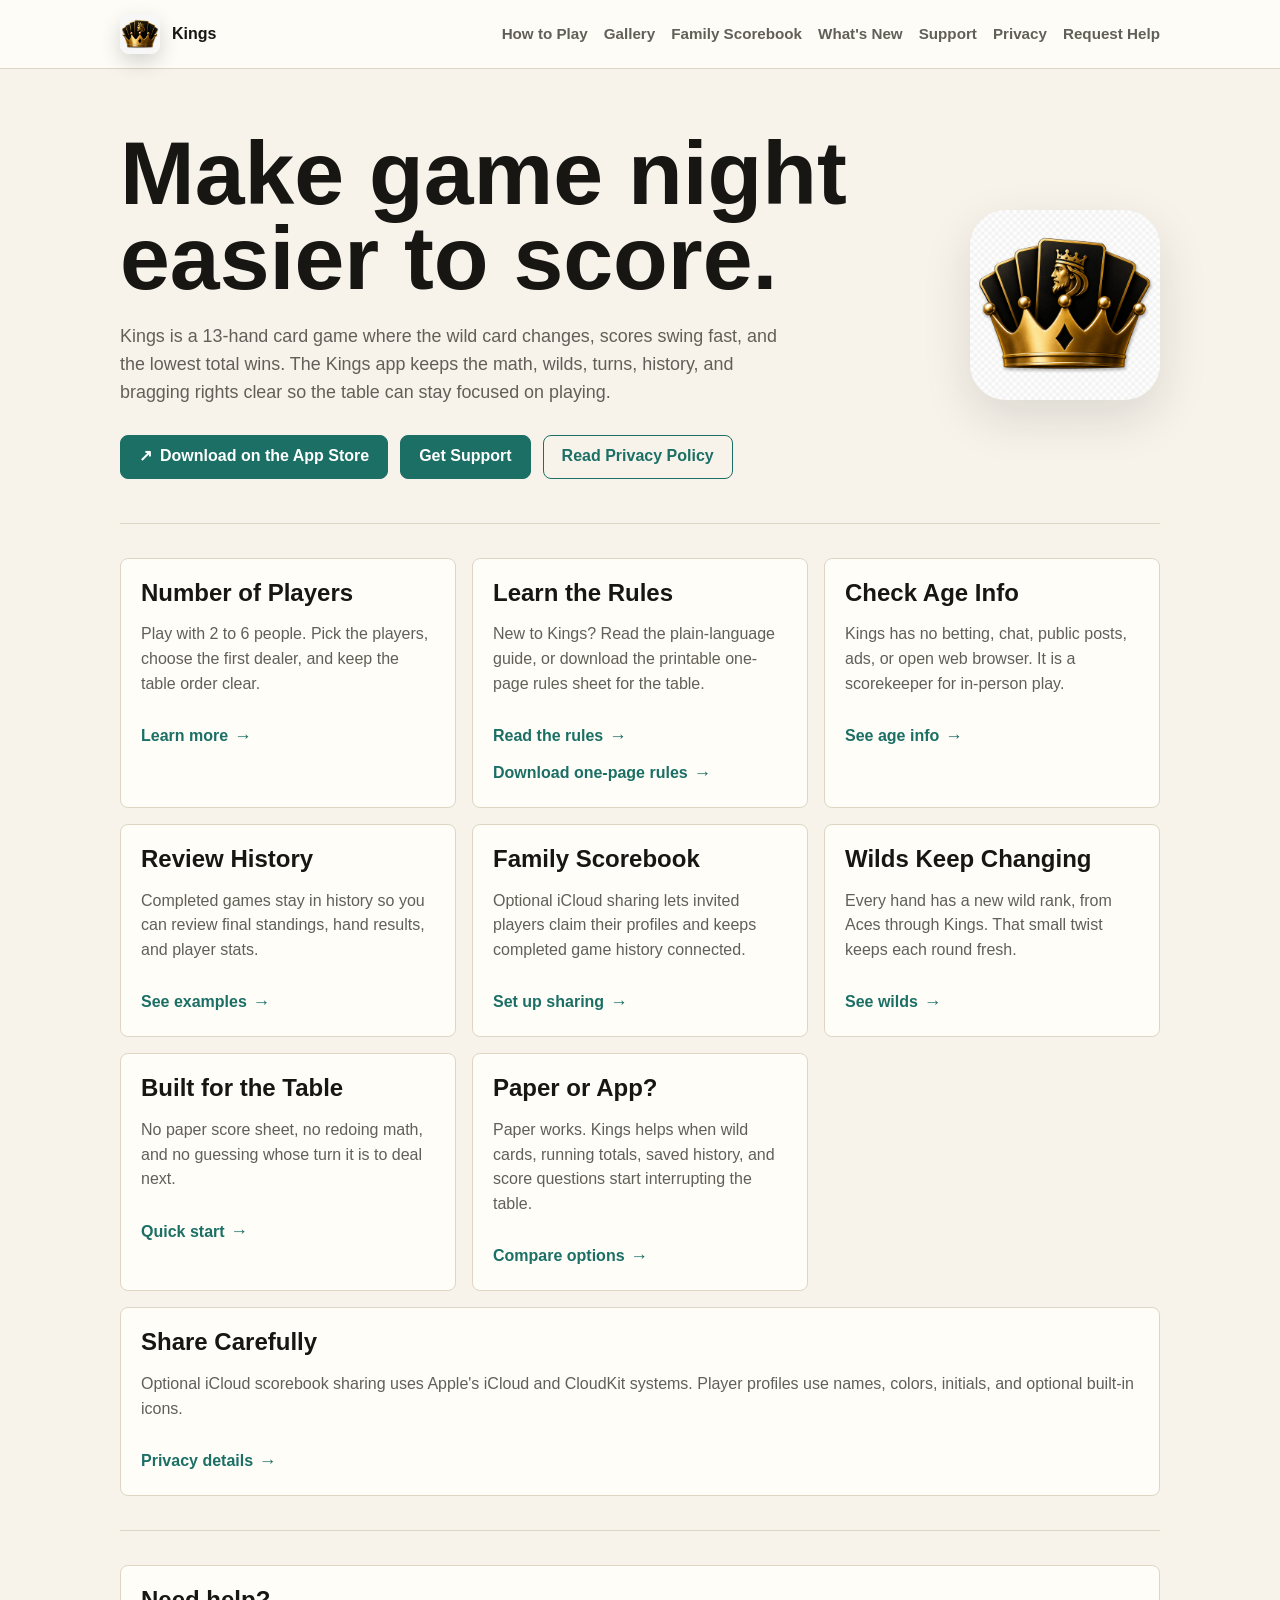
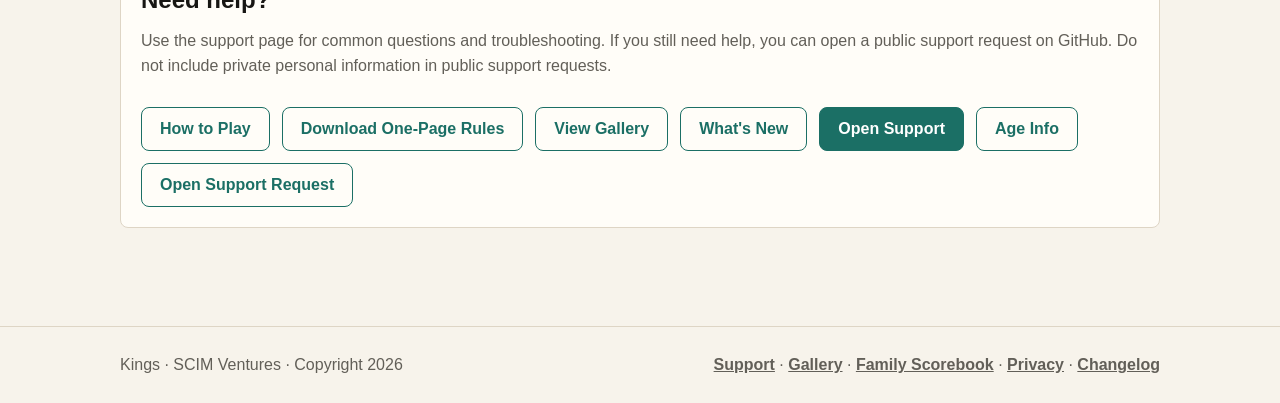
==== commit 9ae4a039: "Add printable rules guide to site" ====
--- a/index.html
+++ b/index.html
@@ -5,7 +5,7 @@
     <meta name="viewport" content="width=device-width, initial-scale=1">
     <title>Kings Support</title>
     <meta name="description" content="Support and privacy information for Kings, the iOS scorekeeper for the Kings card game.">
-    <link rel="stylesheet" href="assets/styles.css?v=20260816">
+    <link rel="stylesheet" href="assets/styles.css?v=20260821-print-guide">
   </head>
   <body>
     <header class="site-header">
@@ -49,8 +49,9 @@
           </article>
           <article class="panel">
             <h2>Learn the Rules</h2>
-            <p>New to Kings? Use Learn To Play in the app, or read the plain-language guide for the goal, deal, wild cards, turns, and scoring.</p>
+            <p>New to Kings? Read the plain-language guide, or download the printable one-page rules sheet for the table.</p>
             <a class="learn-link" href="play/">Read the rules</a>
+            <a class="learn-link" href="assets/rules/kings-one-page-rules.pdf" download>Download one-page rules</a>
           </article>
           <article class="panel">
             <h2>Check Age Info</h2>
@@ -96,7 +97,7 @@
           <p>Use the support page for common questions and troubleshooting. If you still need help, you can open a public support request on GitHub. Do not include private personal information in public support requests.</p>
           <div class="actions">
             <a class="button secondary" href="play/">How to Play</a>
-            <a class="button secondary" href="assets/rules/kings-one-page-rules.pdf" download>Download Rules</a>
+            <a class="button secondary" href="assets/rules/kings-one-page-rules.pdf" download>Download One-Page Rules</a>
             <a class="button secondary" href="gallery/">View Gallery</a>
             <a class="button secondary" href="whats-new/">What's New</a>
             <a class="button" href="support/">Open Support</a>
--- a/assets/styles.css
+++ b/assets/styles.css
@@ -291,6 +291,54 @@
 
 .content.play-guide {
   max-width: 1040px;
+}
+
+.print-guide-panel {
+  display: grid;
+  grid-template-columns: minmax(0, 1fr) minmax(220px, 310px);
+  gap: 28px;
+  align-items: start;
+  margin: 22px 0 34px;
+  padding: 24px;
+  border: 1px solid var(--line);
+  border-radius: 8px;
+  background: var(--surface);
+  box-shadow: 0 14px 34px rgba(26, 24, 20, 0.08);
+}
+
+.print-guide-panel .eyebrow {
+  margin: 0 0 8px;
+  color: var(--accent);
+  font-size: 0.82rem;
+  font-weight: 900;
+  letter-spacing: 0.08em;
+  text-transform: uppercase;
+}
+
+.print-guide-panel h2 {
+  margin: 0 0 10px;
+  line-height: 1.08;
+  letter-spacing: 0;
+}
+
+.print-guide-panel p {
+  max-width: 600px;
+  color: var(--muted);
+}
+
+.print-guide-preview {
+  display: block;
+  overflow: hidden;
+  border: 1px solid var(--line);
+  border-radius: 8px;
+  background: var(--surface-strong);
+  box-shadow: 0 18px 34px rgba(26, 24, 20, 0.14);
+}
+
+.print-guide-preview img {
+  display: block;
+  width: 100%;
+  height: auto;
 }
 
 .how-flow {
@@ -1172,6 +1220,17 @@
     max-width: calc(100vw - 48px);
   }
 
+  .print-guide-panel {
+    grid-template-columns: 1fr;
+    gap: 18px;
+    margin: 18px 0 28px;
+    padding: 18px;
+  }
+
+  .print-guide-preview {
+    max-width: 260px;
+  }
+
   .how-step {
     grid-template-columns: 1fr;
     gap: 18px;
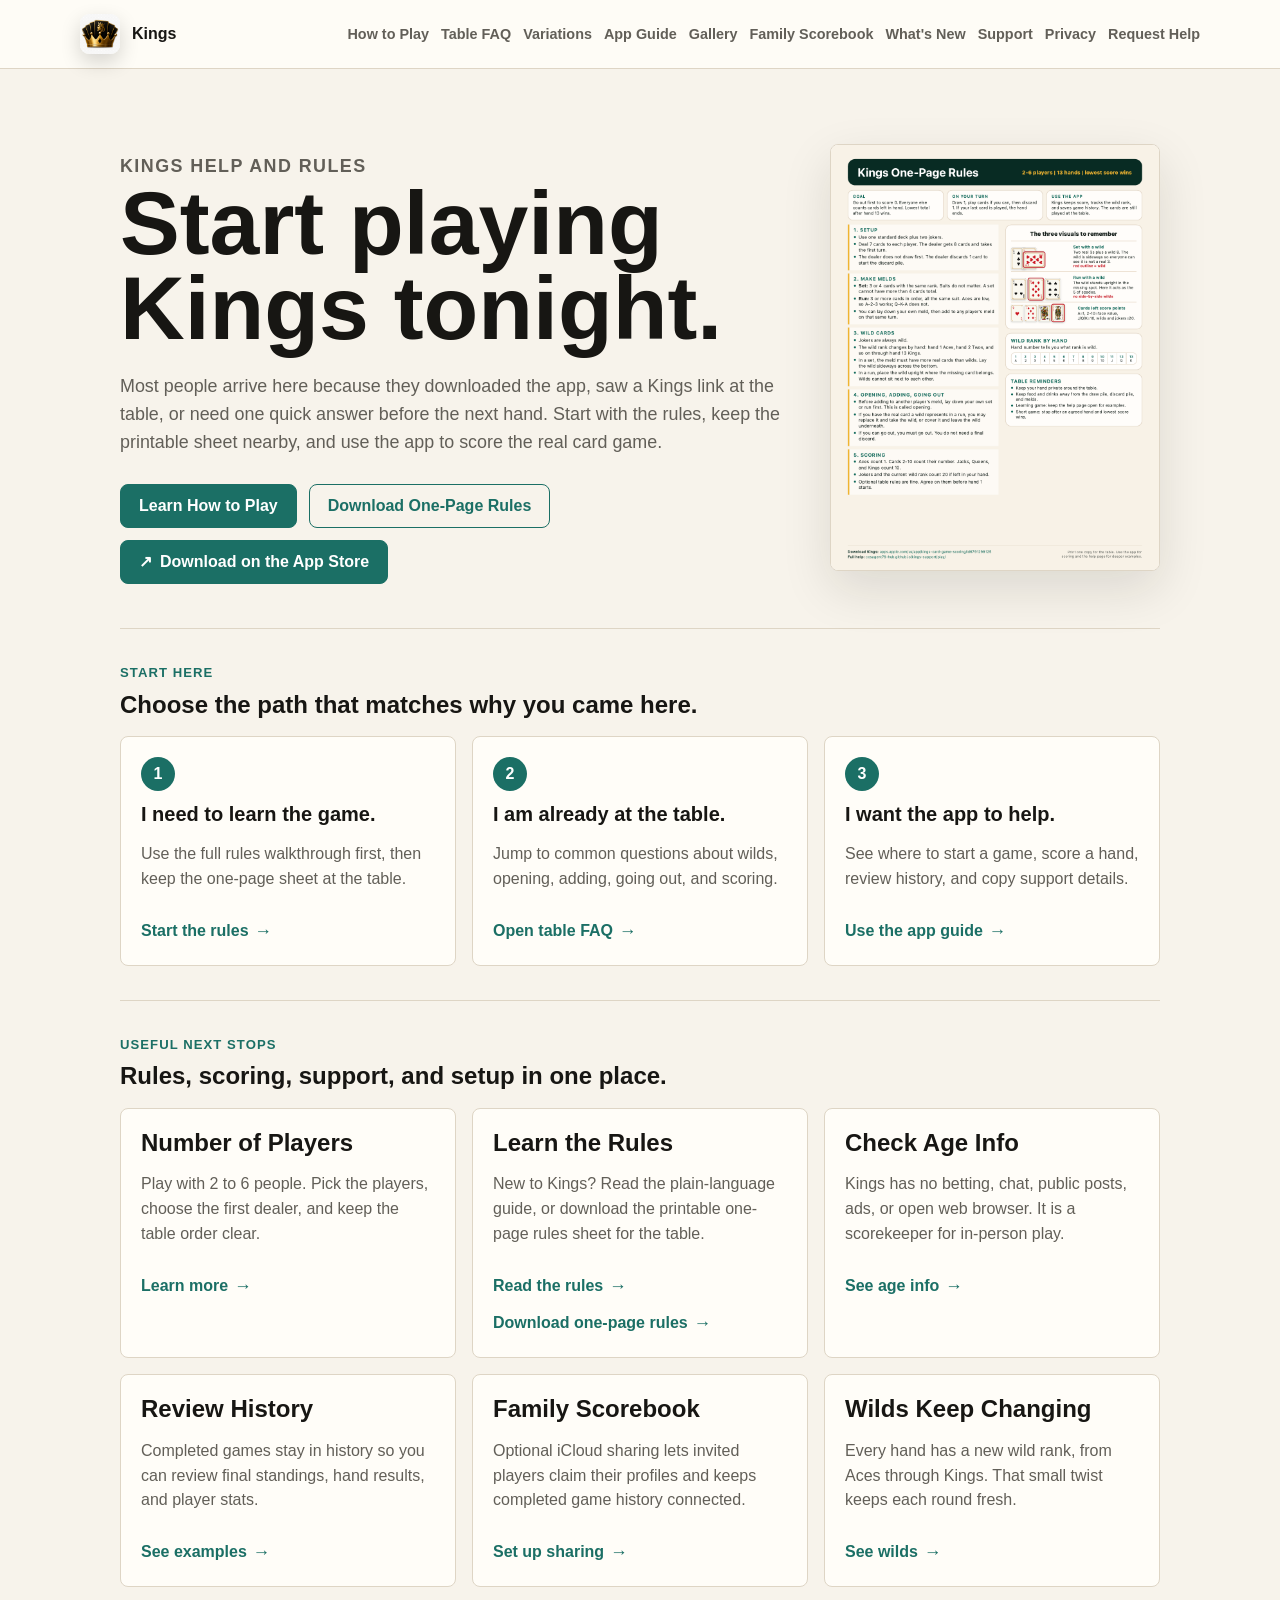
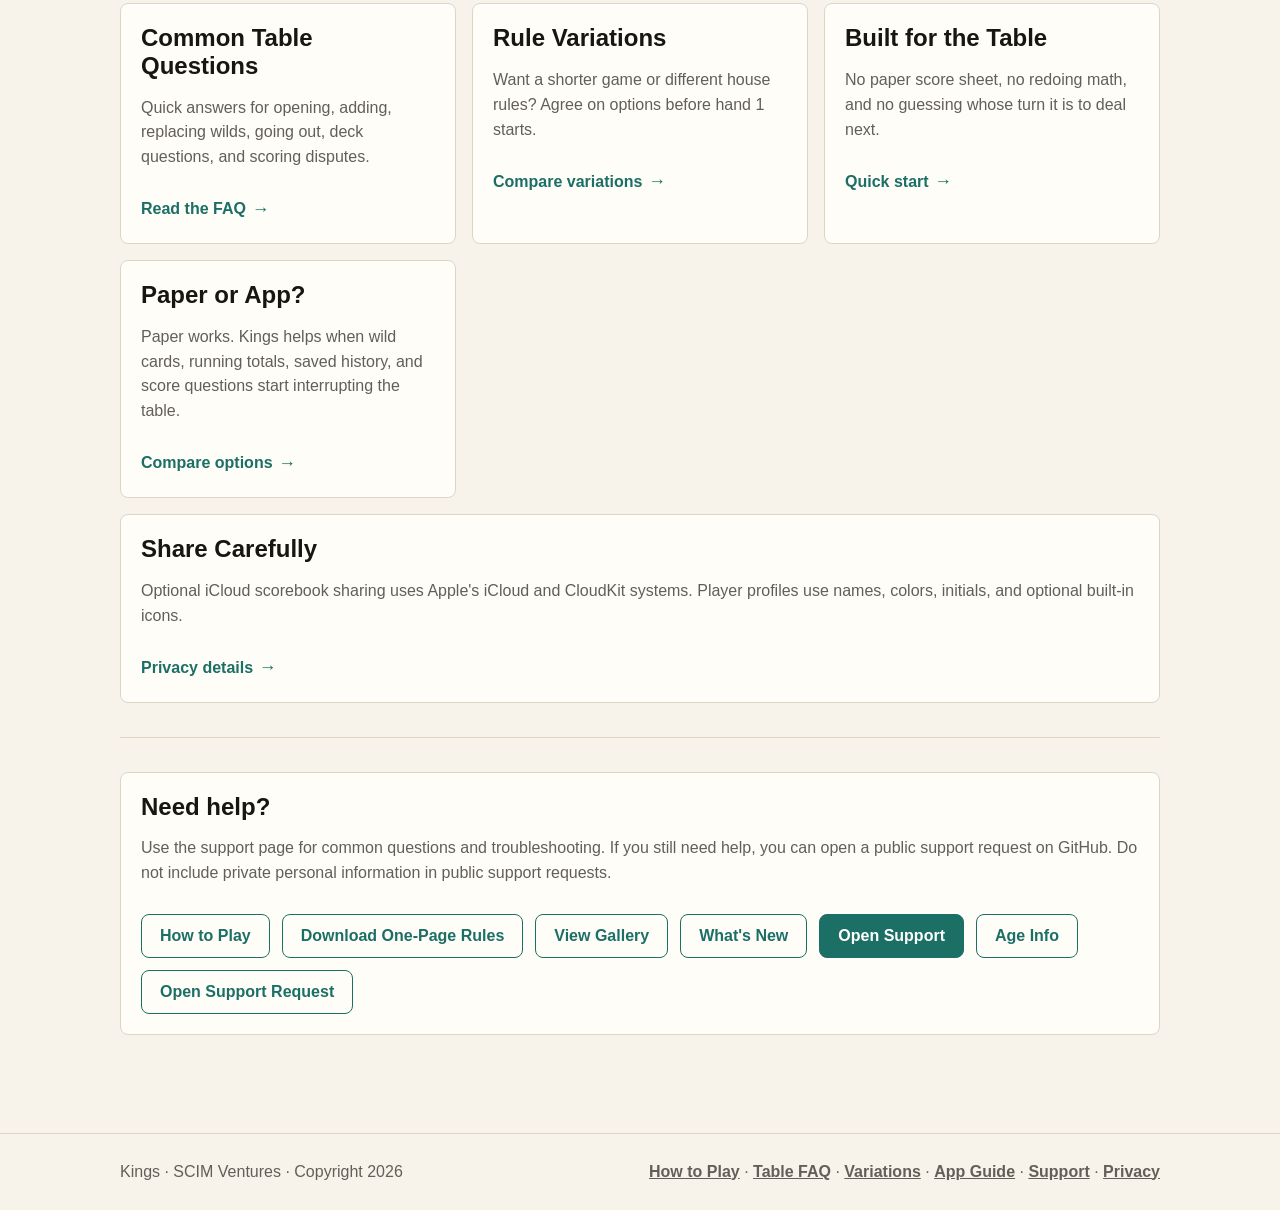
==== commit 08d181da: "Refresh Kings help pathways" ====
--- a/index.html
+++ b/index.html
@@ -3,9 +3,9 @@
   <head>
     <meta charset="utf-8">
     <meta name="viewport" content="width=device-width, initial-scale=1">
-    <title>Kings Support</title>
-    <meta name="description" content="Support and privacy information for Kings, the iOS scorekeeper for the Kings card game.">
-    <link rel="stylesheet" href="assets/styles.css?v=20260821-print-guide">
+    <title>Kings Help</title>
+    <meta name="description" content="Start playing Kings with plain-language rules, a printable one-page guide, app setup help, table questions, and support.">
+    <link rel="stylesheet" href="assets/styles.css?v=20260821-help-refresh">
   </head>
   <body>
     <header class="site-header">
@@ -16,6 +16,9 @@
         </a>
         <div class="nav-links">
           <a href="play/">How to Play</a>
+          <a href="faq/">Table FAQ</a>
+          <a href="variations/">Variations</a>
+          <a href="app-guide/">App Guide</a>
           <a href="gallery/">Gallery</a>
           <a href="family-scorebook/">Family Scorebook</a>
           <a href="whats-new/">What's New</a>
@@ -26,26 +29,60 @@
       </nav>
     </header>
 
-    <section class="hero">
+    <section class="hero help-hero">
       <div>
-        <h1>Make game night easier to score.</h1>
-        <p>Kings is a 13-hand card game where the wild card changes, scores swing fast, and the lowest total wins. The Kings app keeps the math, wilds, turns, history, and bragging rights clear so the table can stay focused on playing.</p>
+        <p class="eyebrow">Kings help and rules</p>
+        <h1>Start playing Kings tonight.</h1>
+        <p>Most people arrive here because they downloaded the app, saw a Kings link at the table, or need one quick answer before the next hand. Start with the rules, keep the printable sheet nearby, and use the app to score the real card game.</p>
         <div class="actions">
+          <a class="button" href="play/">Learn How to Play</a>
+          <a class="button secondary" href="assets/rules/kings-one-page-rules.pdf" download>Download One-Page Rules</a>
           <a class="button store-button" data-app-store-link href="https://apps.apple.com/us/app/kings-card-game-scoring/id6791298125">Download on the App Store</a>
-          <a class="button" href="support/">Get Support</a>
-          <a class="button secondary" href="privacy/">Read Privacy Policy</a>
         </div>
       </div>
-      <img class="hero-art" src="assets/kings-icon.png" alt="">
+      <a class="hero-rule-preview" href="assets/rules/kings-one-page-rules.pdf" aria-label="Open the printable Kings one-page rules PDF">
+        <img src="assets/rules/kings-one-page-rules-preview.png" alt="Preview of the printable Kings one-page rules sheet">
+      </a>
     </section>
 
     <main>
+      <section class="band start-path" aria-labelledby="start-here-title">
+        <div class="section-heading">
+          <p class="eyebrow">Start here</p>
+          <h2 id="start-here-title">Choose the path that matches why you came here.</h2>
+        </div>
+        <div class="grid path-grid">
+          <article class="panel path-card">
+            <span>1</span>
+            <h3>I need to learn the game.</h3>
+            <p>Use the full rules walkthrough first, then keep the one-page sheet at the table.</p>
+            <a class="learn-link" href="play/">Start the rules</a>
+          </article>
+          <article class="panel path-card">
+            <span>2</span>
+            <h3>I am already at the table.</h3>
+            <p>Jump to common questions about wilds, opening, adding, going out, and scoring.</p>
+            <a class="learn-link" href="faq/">Open table FAQ</a>
+          </article>
+          <article class="panel path-card">
+            <span>3</span>
+            <h3>I want the app to help.</h3>
+            <p>See where to start a game, score a hand, review history, and copy support details.</p>
+            <a class="learn-link" href="app-guide/">Use the app guide</a>
+          </article>
+        </div>
+      </section>
+
       <section class="band">
+        <div class="section-heading">
+          <p class="eyebrow">Useful next stops</p>
+          <h2>Rules, scoring, support, and setup in one place.</h2>
+        </div>
         <div class="grid">
           <article class="panel">
             <h2>Number of Players</h2>
             <p>Play with 2 to 6 people. Pick the players, choose the first dealer, and keep the table order clear.</p>
-            <a class="learn-link" href="play/#players">Learn more</a>
+            <a class="learn-link" href="play/">Learn more</a>
           </article>
           <article class="panel">
             <h2>Learn the Rules</h2>
@@ -71,12 +108,22 @@
           <article class="panel">
             <h2>Wilds Keep Changing</h2>
             <p>Every hand has a new wild rank, from Aces through Kings. That small twist keeps each round fresh.</p>
-            <a class="learn-link" href="play/#wild-cards-by-hand">See wilds</a>
+            <a class="learn-link" href="play/">See wilds</a>
+          </article>
+          <article class="panel">
+            <h2>Common Table Questions</h2>
+            <p>Quick answers for opening, adding, replacing wilds, going out, deck questions, and scoring disputes.</p>
+            <a class="learn-link" href="faq/">Read the FAQ</a>
+          </article>
+          <article class="panel">
+            <h2>Rule Variations</h2>
+            <p>Want a shorter game or different house rules? Agree on options before hand 1 starts.</p>
+            <a class="learn-link" href="variations/">Compare variations</a>
           </article>
           <article class="panel">
             <h2>Built for the Table</h2>
             <p>No paper score sheet, no redoing math, and no guessing whose turn it is to deal next.</p>
-            <a class="learn-link" href="support/#quick-start">Quick start</a>
+            <a class="learn-link" href="app-guide/">Quick start</a>
           </article>
           <article class="panel">
             <h2>Paper or App?</h2>
@@ -111,7 +158,7 @@
     <footer class="site-footer">
       <div class="footer-inner">
         <span>Kings · SCIM Ventures · Copyright 2026</span>
-        <span><a href="support/">Support</a> · <a href="gallery/">Gallery</a> · <a href="family-scorebook/">Family Scorebook</a> · <a href="privacy/">Privacy</a> · <a href="changelog/">Changelog</a></span>
+        <span><a href="play/">How to Play</a> · <a href="faq/">Table FAQ</a> · <a href="variations/">Variations</a> · <a href="app-guide/">App Guide</a> · <a href="support/">Support</a> · <a href="privacy/">Privacy</a></span>
       </div>
     </footer>
     <script src="assets/app-store-metadata.js?v=20260816"></script>
--- a/assets/styles.css
+++ b/assets/styles.css
@@ -55,7 +55,7 @@
 }
 
 .nav {
-  width: min(1040px, calc(100% - 32px));
+  width: min(1120px, calc(100% - 32px));
   margin: 0 auto;
   min-height: 68px;
   display: flex;
@@ -83,14 +83,14 @@
 .nav-links {
   display: flex;
   align-items: center;
-  gap: 16px;
+  gap: 12px;
   flex-wrap: wrap;
 }
 
 .nav-links a {
   color: var(--muted);
   text-decoration: none;
-  font-size: 0.95rem;
+  font-size: 0.9rem;
 }
 
 .nav-links a:hover {
@@ -128,6 +128,71 @@
   height: 190px;
   border-radius: 36px;
   box-shadow: var(--shadow);
+}
+
+.eyebrow {
+  margin: 0 0 8px;
+  color: var(--accent);
+  font-size: 0.82rem;
+  font-weight: 900;
+  letter-spacing: 0.08em;
+  text-transform: uppercase;
+}
+
+.help-hero {
+  grid-template-columns: minmax(0, 1fr) minmax(220px, 330px);
+  gap: 48px;
+}
+
+.help-hero h1 {
+  max-width: 700px;
+}
+
+.hero-rule-preview {
+  display: block;
+  overflow: hidden;
+  border: 1px solid var(--line);
+  border-radius: 8px;
+  background: var(--surface-strong);
+  box-shadow: var(--shadow);
+}
+
+.hero-rule-preview img {
+  display: block;
+  width: 100%;
+  height: auto;
+}
+
+.section-heading {
+  max-width: 760px;
+  margin-bottom: 18px;
+}
+
+.section-heading h2 {
+  margin: 0;
+  line-height: 1.1;
+  letter-spacing: 0;
+}
+
+.path-grid {
+  grid-template-columns: repeat(3, minmax(0, 1fr));
+}
+
+.path-card span {
+  width: 34px;
+  height: 34px;
+  border-radius: 50%;
+  background: var(--accent);
+  color: #ffffff;
+  display: inline-flex;
+  align-items: center;
+  justify-content: center;
+  font-weight: 900;
+  margin-bottom: 12px;
+}
+
+.path-card h3 {
+  font-size: 1.25rem;
 }
 
 .actions {
@@ -1193,6 +1258,14 @@
     padding-top: 40px;
   }
 
+  .help-hero {
+    gap: 26px;
+  }
+
+  .hero-rule-preview {
+    max-width: 260px;
+  }
+
   .hero h1,
   .page-title h1 {
     font-size: 1.85rem;
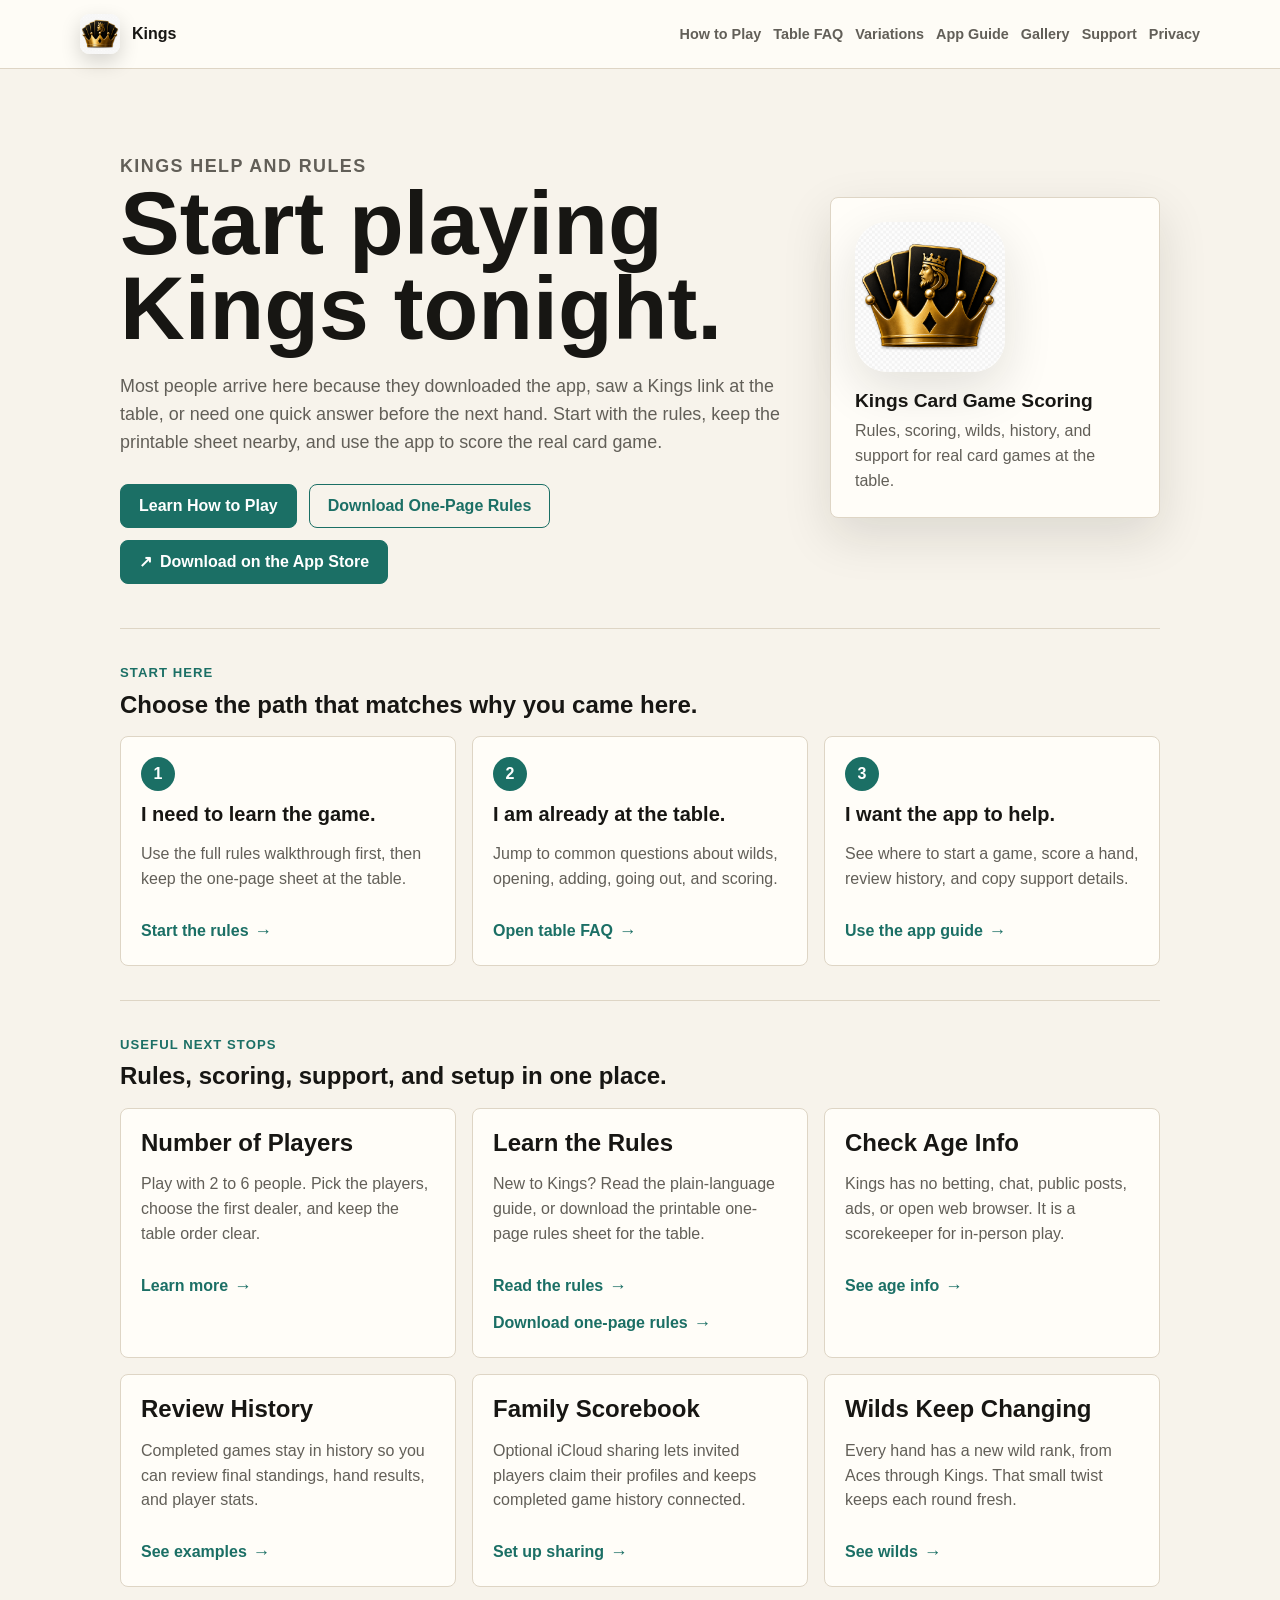
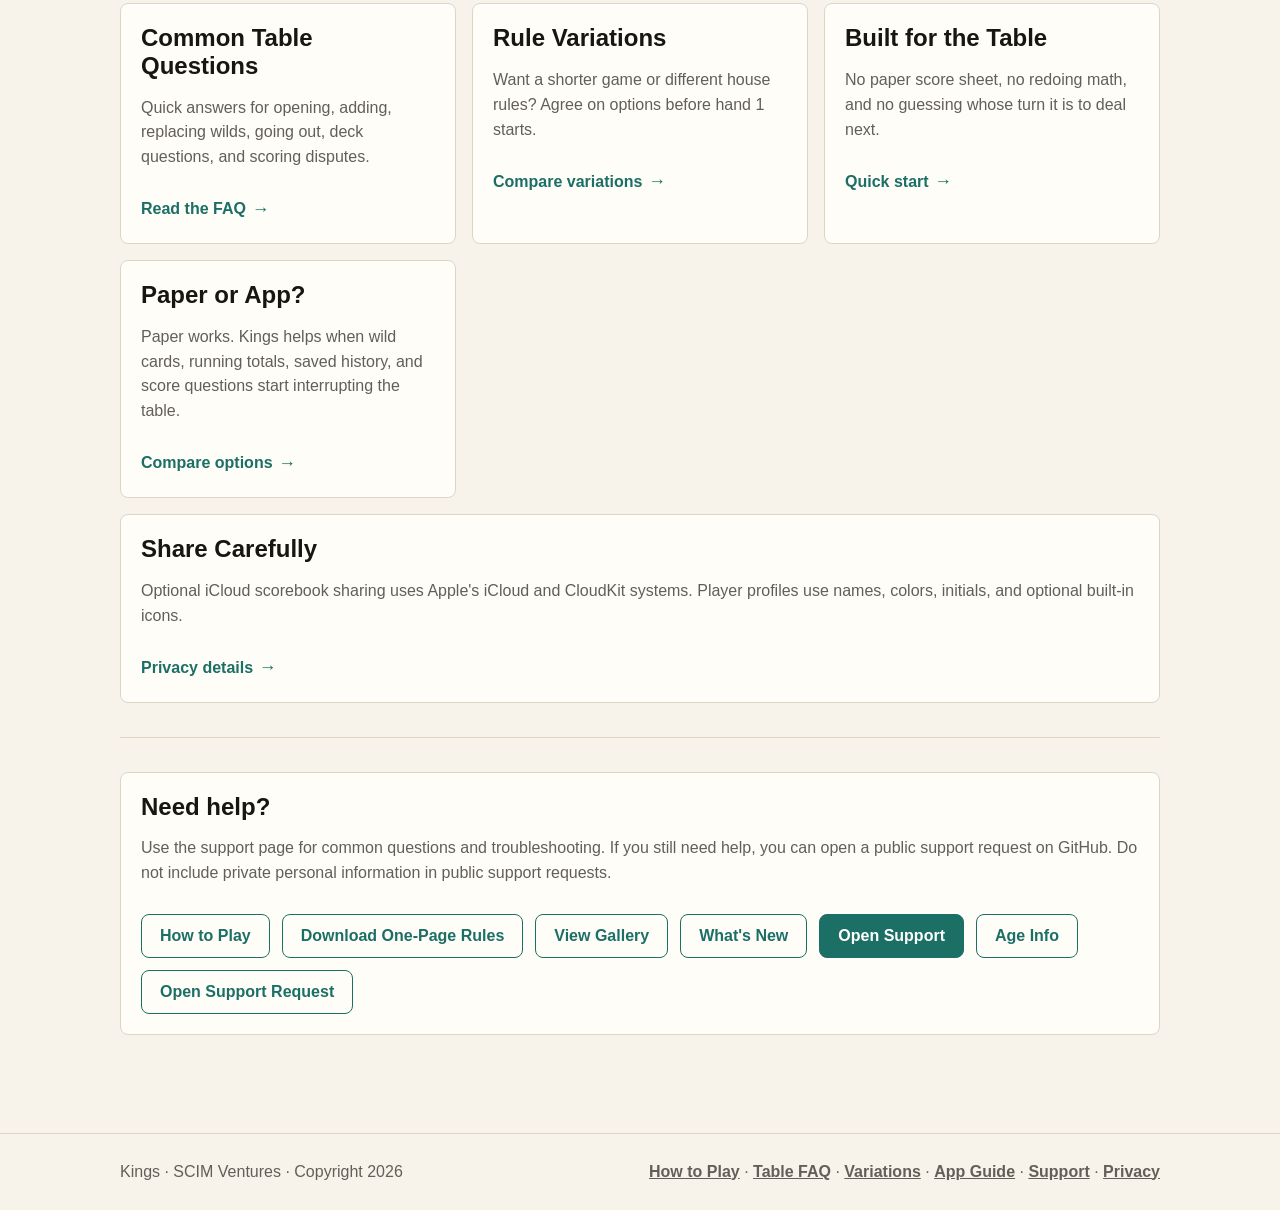
==== commit ba298432: "Align help site navigation and homepage hero" ====
--- a/index.html
+++ b/index.html
@@ -20,11 +20,8 @@
           <a href="variations/">Variations</a>
           <a href="app-guide/">App Guide</a>
           <a href="gallery/">Gallery</a>
-          <a href="family-scorebook/">Family Scorebook</a>
-          <a href="whats-new/">What's New</a>
           <a href="support/">Support</a>
           <a href="privacy/">Privacy</a>
-          <a href="support/#support-contact">Request Help</a>
         </div>
       </nav>
     </header>
@@ -40,9 +37,13 @@
           <a class="button store-button" data-app-store-link href="https://apps.apple.com/us/app/kings-card-game-scoring/id6791298125">Download on the App Store</a>
         </div>
       </div>
-      <a class="hero-rule-preview" href="assets/rules/kings-one-page-rules.pdf" aria-label="Open the printable Kings one-page rules PDF">
-        <img src="assets/rules/kings-one-page-rules-preview.png" alt="Preview of the printable Kings one-page rules sheet">
-      </a>
+      <div class="hero-app-card" aria-label="Kings app help">
+        <img class="hero-art" src="assets/kings-icon.png" alt="Kings app icon">
+        <div>
+          <strong>Kings Card Game Scoring</strong>
+          <span>Rules, scoring, wilds, history, and support for real card games at the table.</span>
+        </div>
+      </div>
     </section>
 
     <main>
--- a/assets/styles.css
+++ b/assets/styles.css
@@ -161,6 +161,40 @@
   display: block;
   width: 100%;
   height: auto;
+}
+
+.hero-app-card {
+  justify-self: end;
+  width: min(330px, 100%);
+  padding: 24px;
+  border: 1px solid var(--line);
+  border-radius: 8px;
+  background: var(--surface);
+  box-shadow: var(--shadow);
+}
+
+.hero-app-card .hero-art {
+  justify-self: start;
+  display: block;
+  width: 150px;
+  height: 150px;
+  margin-bottom: 18px;
+  border-radius: 32px;
+}
+
+.hero-app-card strong,
+.hero-app-card span {
+  display: block;
+}
+
+.hero-app-card strong {
+  font-size: 1.2rem;
+  line-height: 1.1;
+}
+
+.hero-app-card span {
+  margin-top: 8px;
+  color: var(--muted);
 }
 
 .section-heading {
@@ -1266,6 +1300,18 @@
     max-width: 260px;
   }
 
+  .hero-app-card {
+    justify-self: start;
+    width: min(260px, 100%);
+    padding: 18px;
+  }
+
+  .hero-app-card .hero-art {
+    width: 112px;
+    height: 112px;
+    border-radius: 24px;
+  }
+
   .hero h1,
   .page-title h1 {
     font-size: 1.85rem;
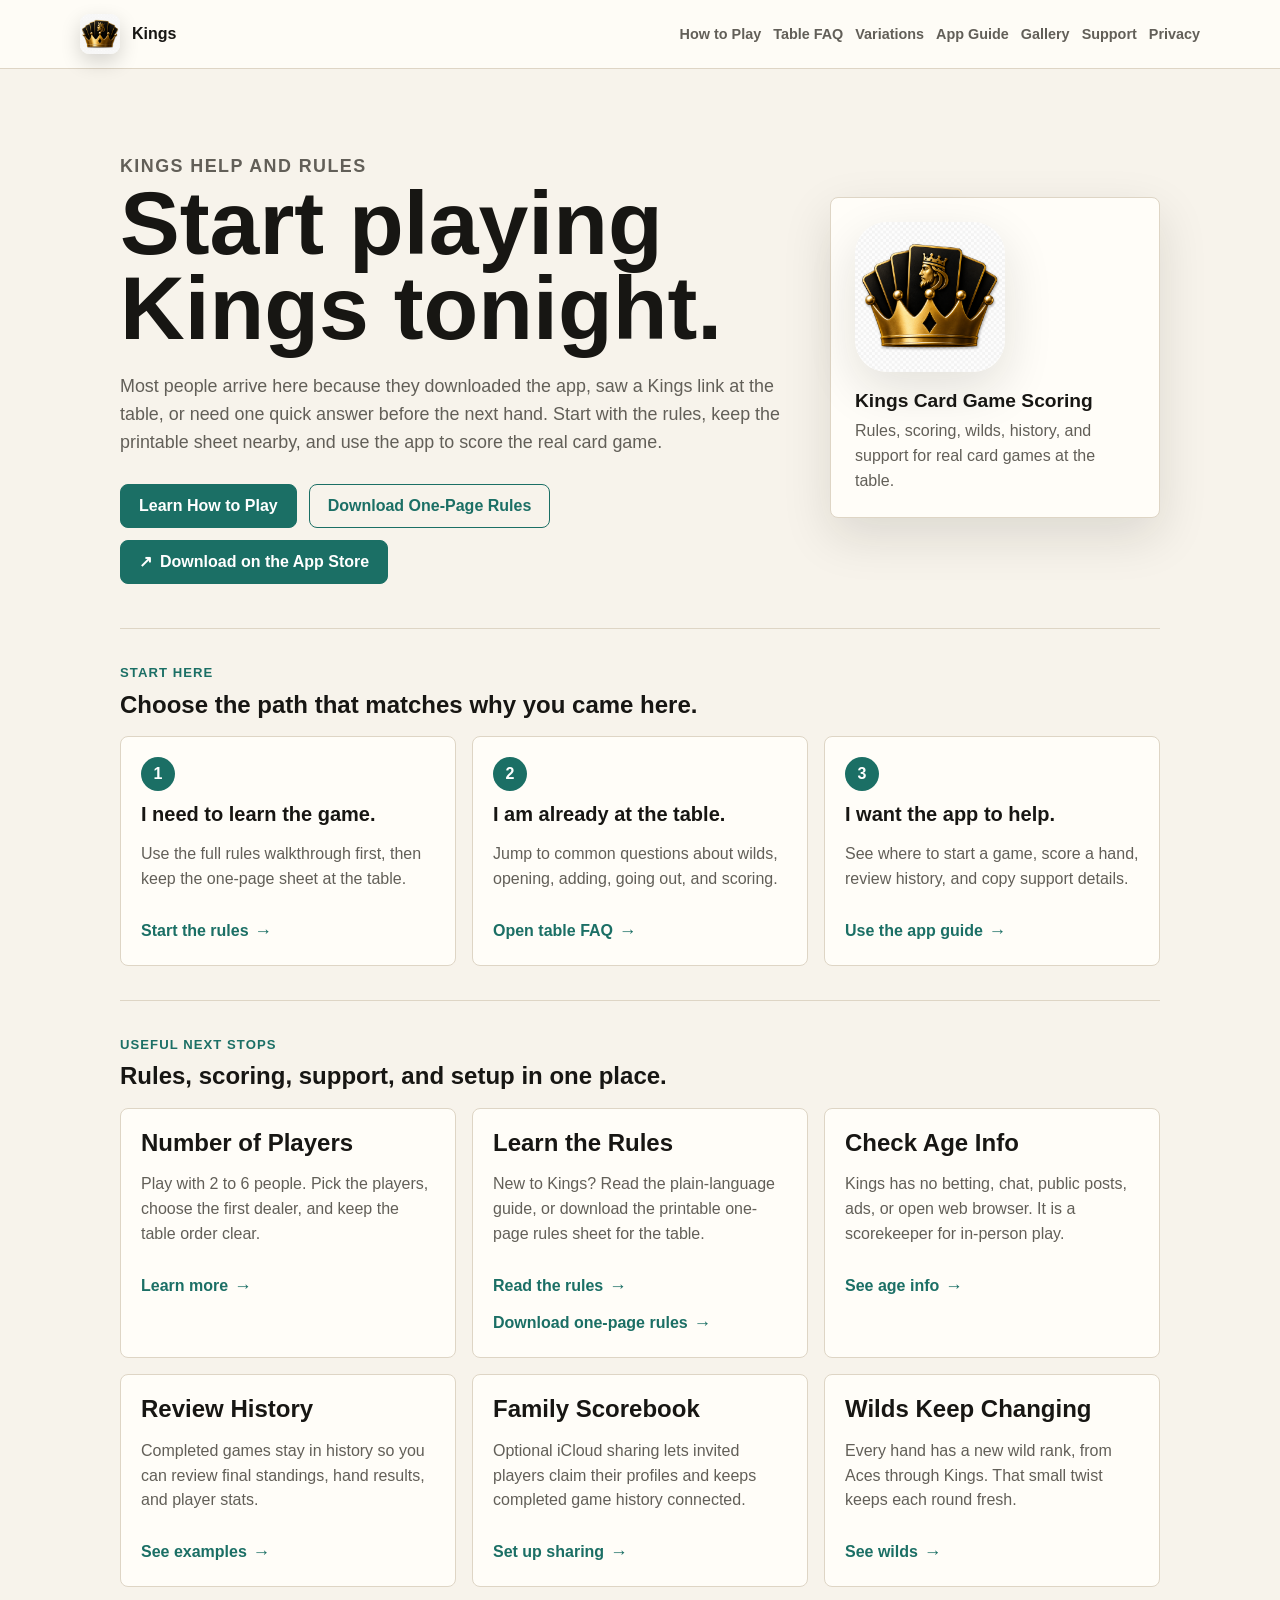
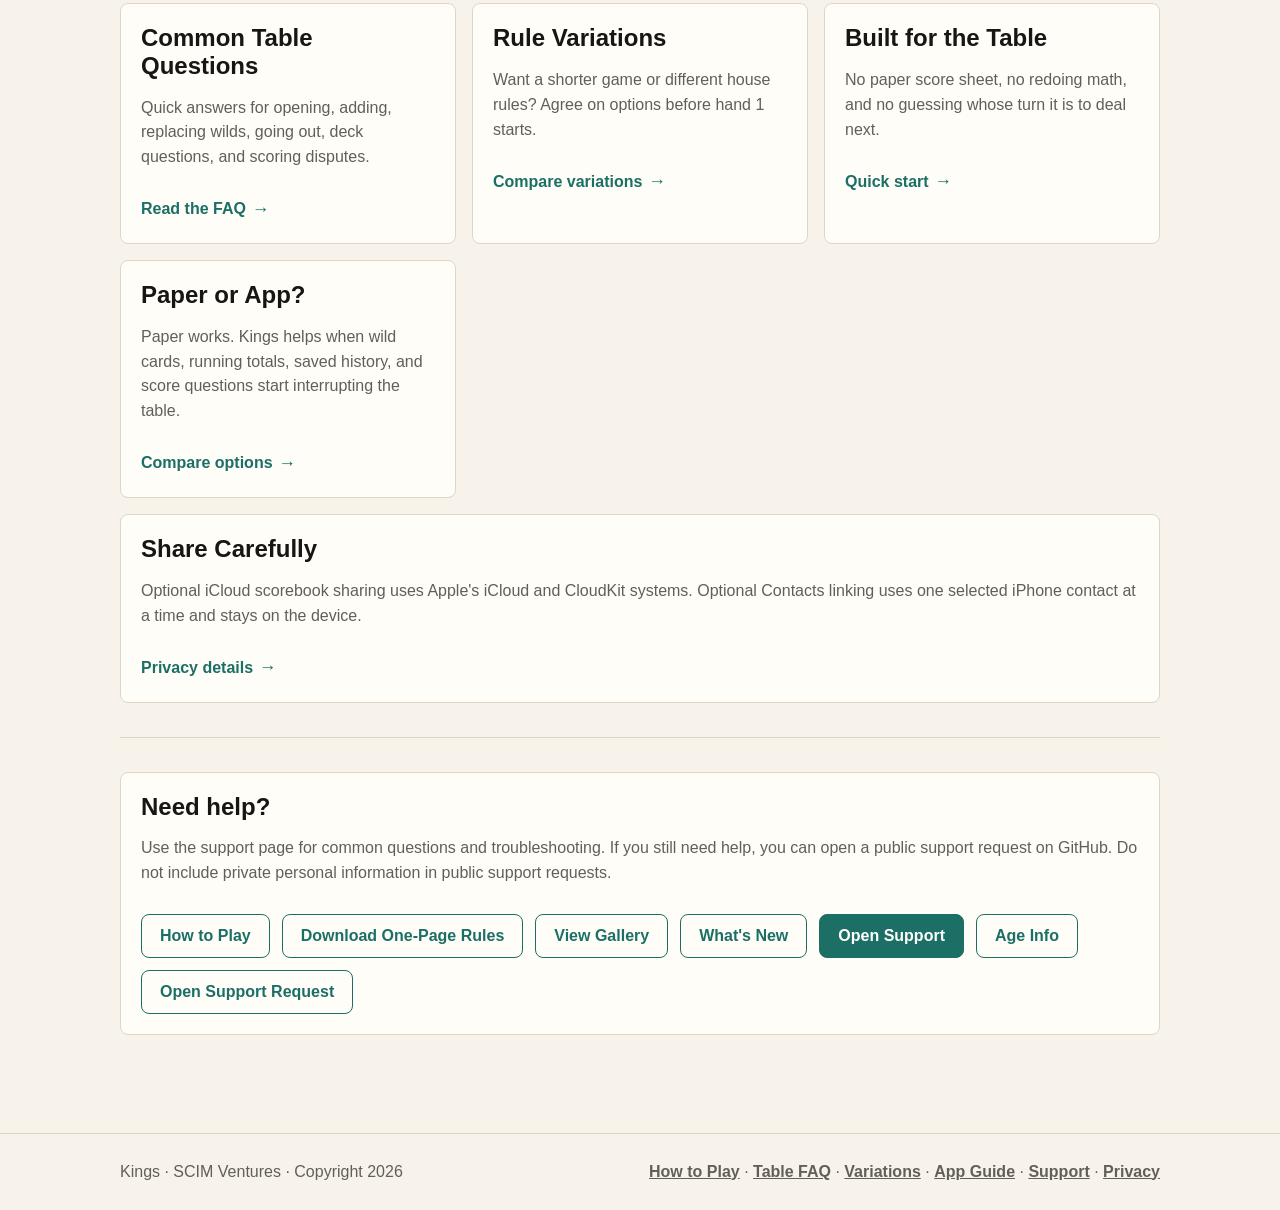
==== commit 221a9c4d: "Clarify Kings privacy-related help copy" ====
--- a/index.html
+++ b/index.html
@@ -133,8 +133,8 @@
           </article>
           <article class="panel wide">
             <h2>Share Carefully</h2>
-            <p>Optional iCloud scorebook sharing uses Apple's iCloud and CloudKit systems. Player profiles use names, colors, initials, and optional built-in icons.</p>
-            <a class="learn-link" href="privacy/#icloud-and-cloudkit">Privacy details</a>
+            <p>Optional iCloud scorebook sharing uses Apple's iCloud and CloudKit systems. Optional Contacts linking uses one selected iPhone contact at a time and stays on the device.</p>
+            <a class="learn-link" href="privacy/">Privacy details</a>
           </article>
         </div>
       </section>
